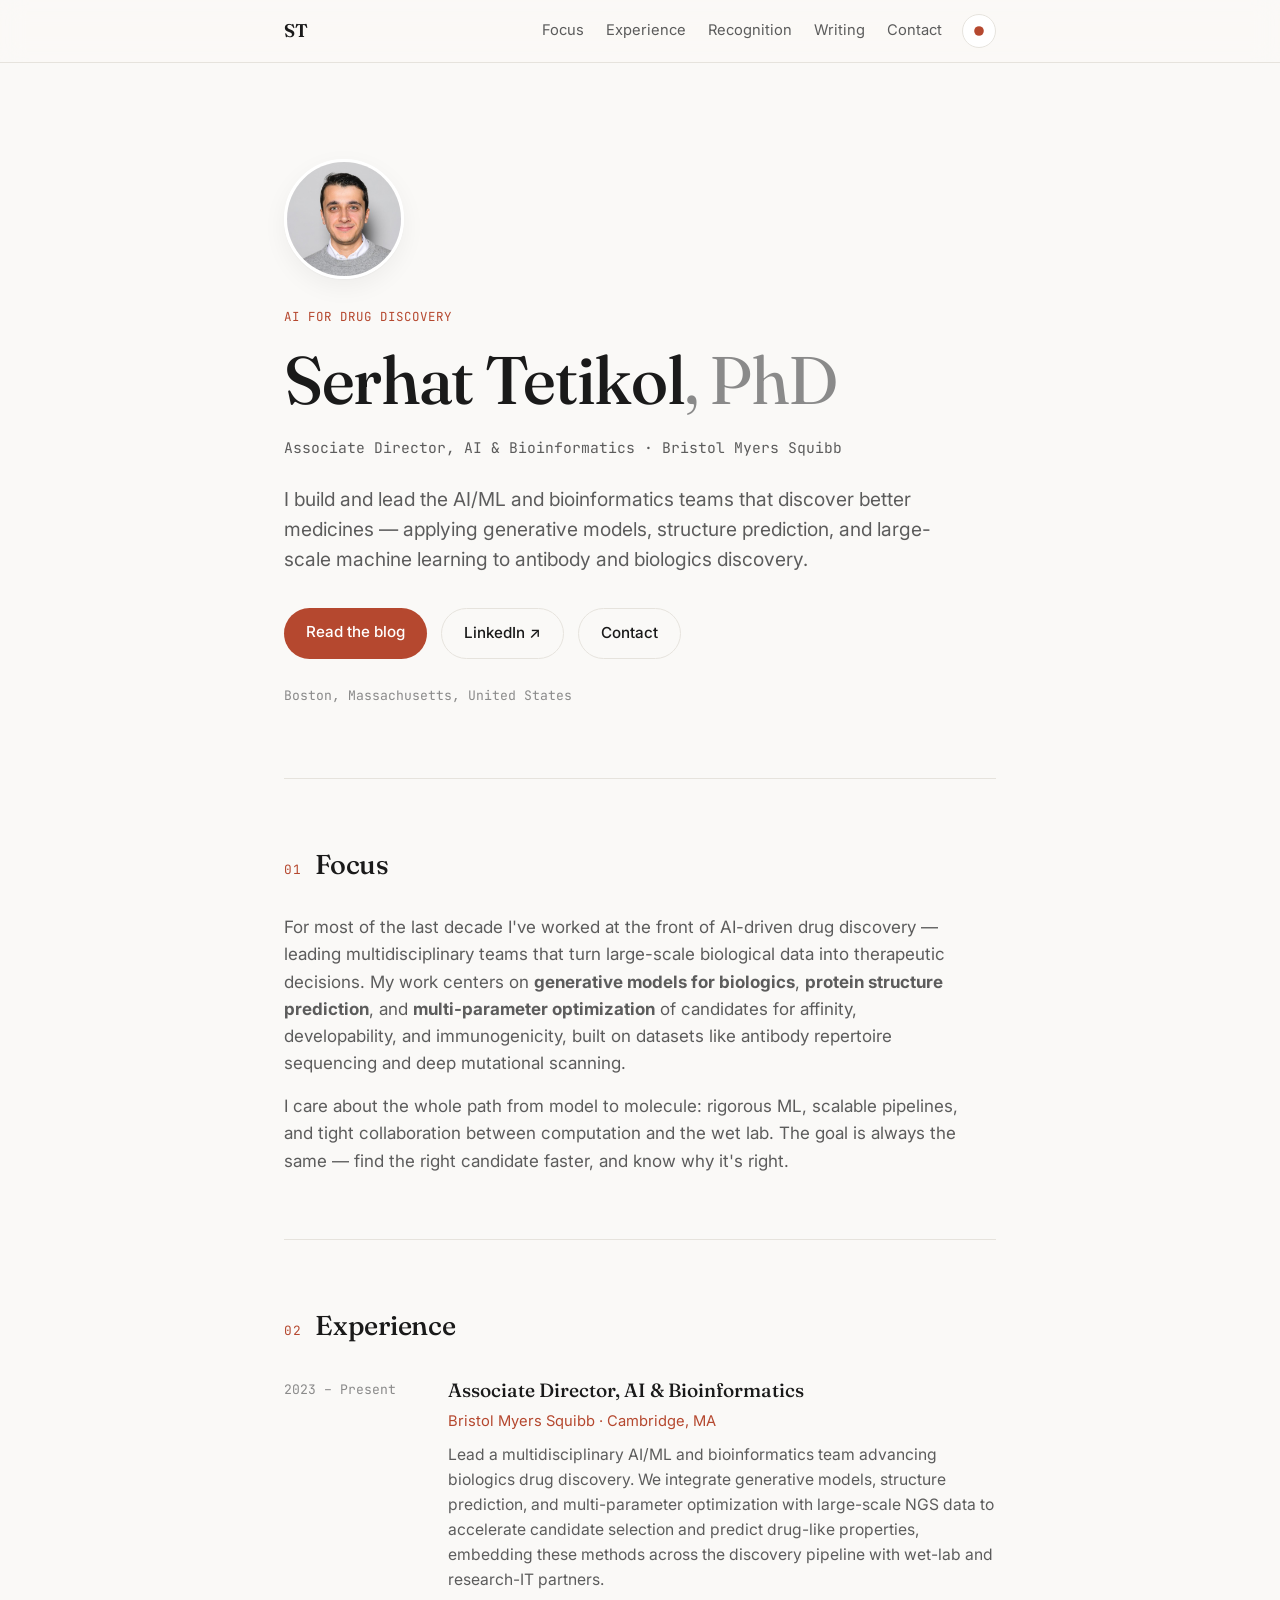
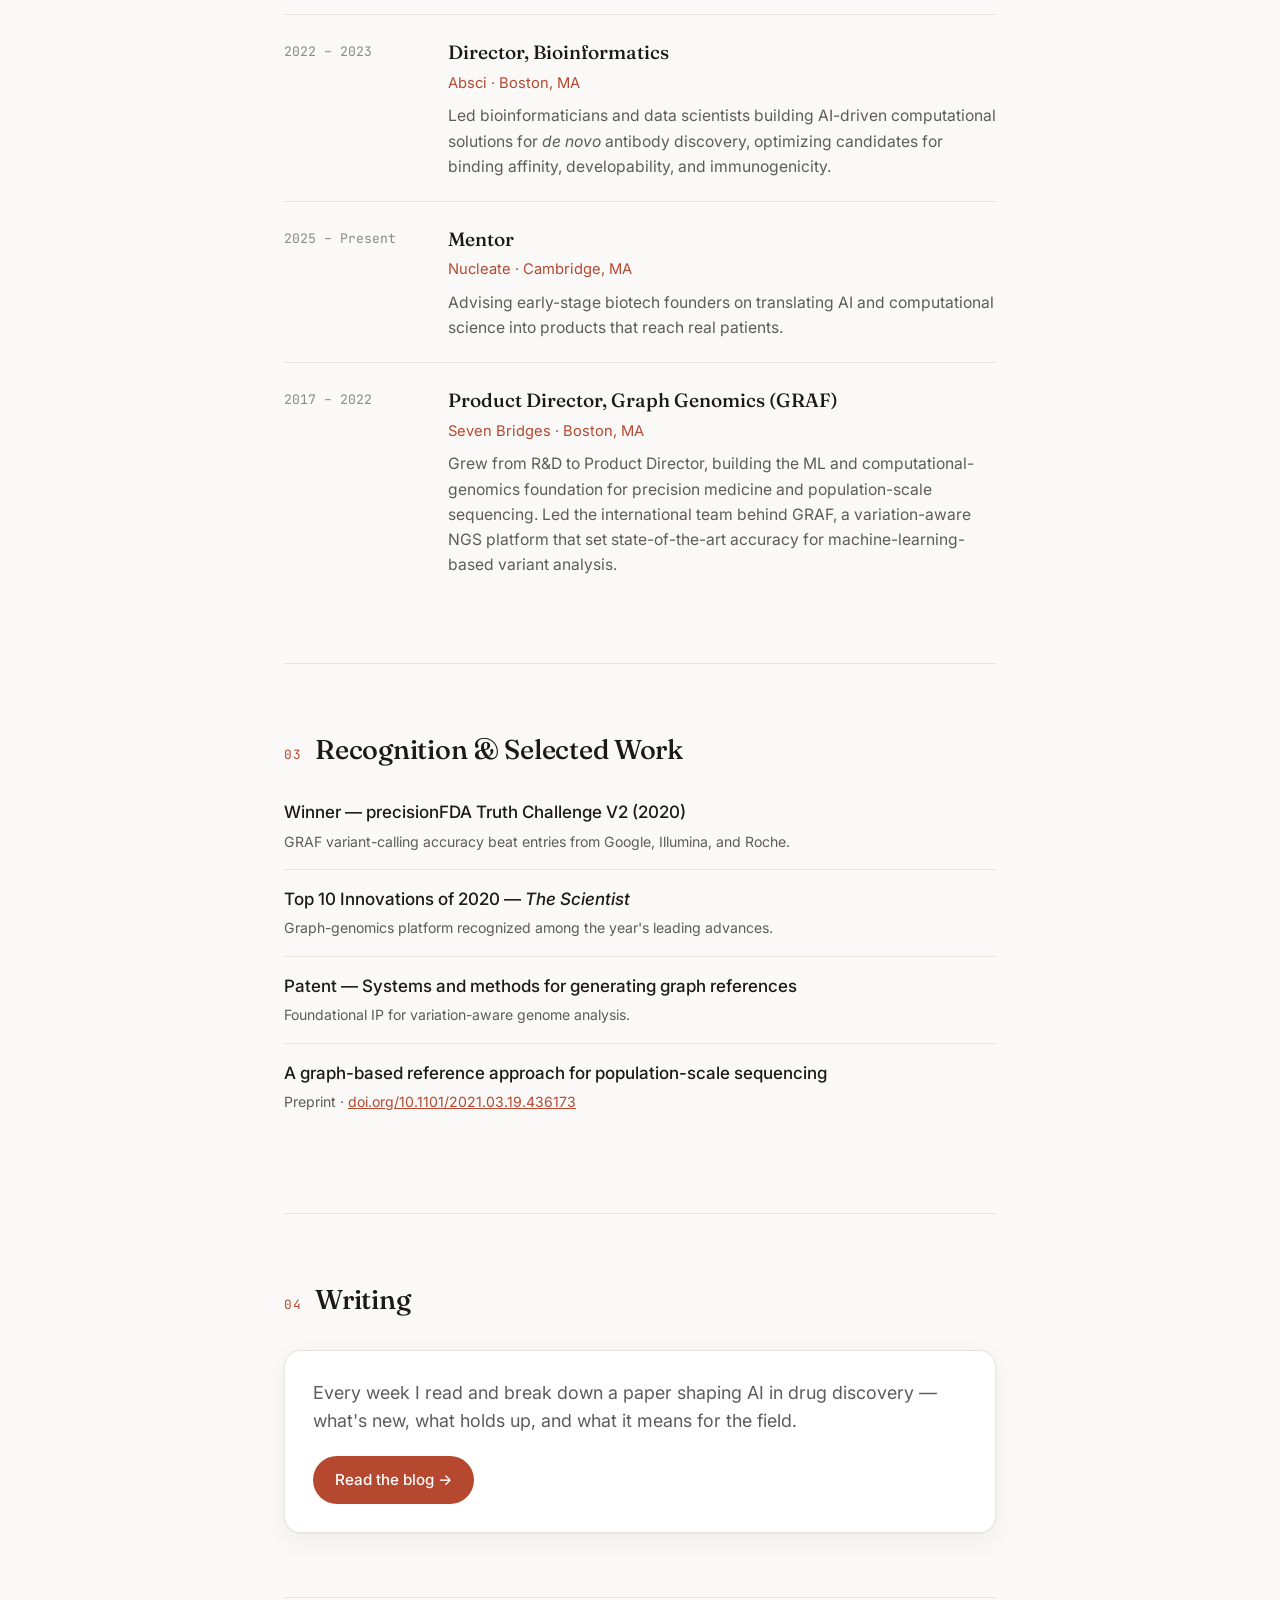
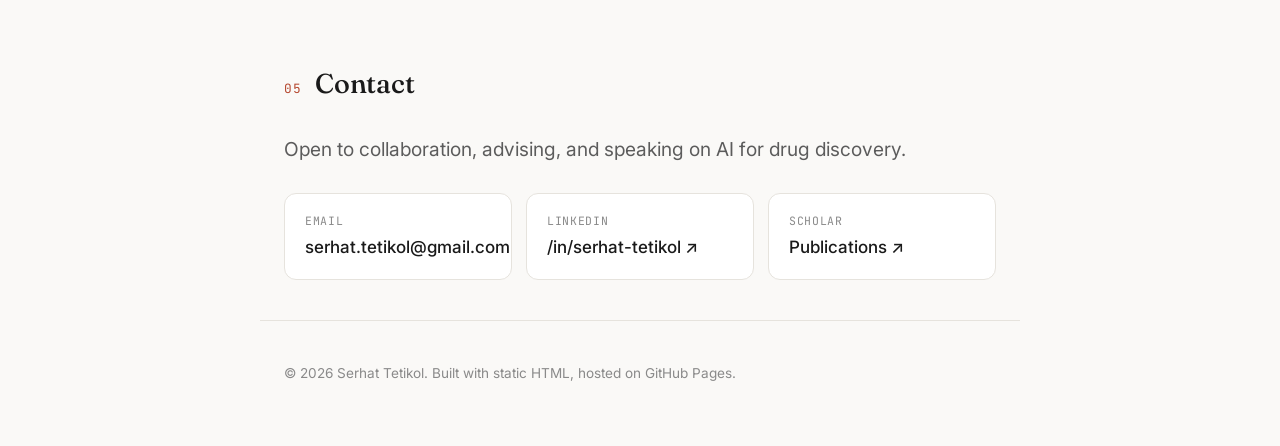
==== index.html @ e61494c2 "Add headshot, social preview, and SEO/discoverability foundation - Add professional headshot to the " ====
<!DOCTYPE html>
<html lang="en">
<head>
  <meta charset="UTF-8" />
  <meta name="viewport" content="width=device-width, initial-scale=1.0" />
  <title>Serhat Tetikol, PhD — AI for Drug Discovery</title>
  <meta name="description" content="Serhat Tetikol, PhD — Associate Director of AI &amp; Bioinformatics at Bristol Myers Squibb. Leading AI/ML teams for antibody and drug discovery." />

  <link rel="canonical" href="https://tetikol.com/" />

  <meta property="og:type" content="website" />
  <meta property="og:title" content="Serhat Tetikol, PhD — AI for Drug Discovery" />
  <meta property="og:description" content="Leading AI/ML teams for antibody and biologics discovery at Bristol Myers Squibb." />
  <meta property="og:url" content="https://tetikol.com/" />
  <meta property="og:image" content="https://tetikol.com/assets/og.png" />
  <meta property="og:image:width" content="1200" />
  <meta property="og:image:height" content="630" />
  <meta name="twitter:card" content="summary_large_image" />
  <meta name="twitter:image" content="https://tetikol.com/assets/og.png" />

  <link rel="icon" href="data:image/svg+xml,%3Csvg xmlns='http://www.w3.org/2000/svg' viewBox='0 0 100 100'%3E%3Ctext y='.9em' font-size='90'%3E%F0%9F%A7%AC%3C/text%3E%3C/svg%3E" />
  <link rel="alternate" type="application/rss+xml" title="Serhat Tetikol — The Weekly Read" href="https://tetikol.com/blog/feed.xml" />
  <link rel="preconnect" href="https://fonts.googleapis.com" />
  <link rel="preconnect" href="https://fonts.gstatic.com" crossorigin />
  <link href="https://fonts.googleapis.com/css2?family=Fraunces:opsz,wght@9..144,400;9..144,500;9..144,600&family=Inter:wght@400;500;600&family=JetBrains+Mono:wght@400;500&display=swap" rel="stylesheet" />
  <link rel="stylesheet" href="/styles.css" />

  <script type="application/ld+json">
  {
    "@context": "https://schema.org",
    "@type": "Person",
    "name": "Serhat Tetikol",
    "honorificSuffix": "PhD",
    "jobTitle": "Associate Director, AI & Bioinformatics",
    "worksFor": { "@type": "Organization", "name": "Bristol Myers Squibb" },
    "url": "https://tetikol.com/",
    "image": "https://tetikol.com/assets/headshot.jpg",
    "sameAs": ["https://www.linkedin.com/in/serhat-tetikol/"],
    "knowsAbout": [
      "AI drug discovery",
      "Biologics",
      "Antibody discovery",
      "Machine learning",
      "Bioinformatics",
      "Protein structure prediction"
    ]
  }
  </script>
</head>
<body>
  <a class="skip-link" href="#main">Skip to content</a>

  <header class="site-header">
    <nav class="nav" aria-label="Primary">
      <a class="nav__brand" href="#top">ST</a>
      <ul class="nav__links">
        <li><a href="#focus">Focus</a></li>
        <li><a href="#experience">Experience</a></li>
        <li><a href="#recognition">Recognition</a></li>
        <li><a href="/blog/">Writing</a></li>
        <li><a href="#contact">Contact</a></li>
      </ul>
      <button id="theme-toggle" class="theme-toggle" type="button" aria-label="Toggle color theme">
        <span class="theme-toggle__icon" aria-hidden="true"></span>
      </button>
    </nav>
  </header>

  <main id="main">
    <section id="top" class="hero">
      <div class="hero__inner">
        <img class="hero__avatar" src="/assets/headshot.jpg" width="120" height="120"
             alt="Serhat Tetikol" />
        <p class="hero__eyebrow">AI for Drug Discovery</p>
        <h1 class="hero__name">Serhat Tetikol<span class="hero__degree">, PhD</span></h1>
        <p class="hero__role">Associate Director, AI &amp; Bioinformatics &middot; Bristol Myers Squibb</p>
        <p class="hero__lede">
          I build and lead the AI/ML and bioinformatics teams that discover better medicines —
          applying generative models, structure prediction, and large-scale machine learning to
          antibody and biologics discovery.
        </p>
        <div class="hero__actions">
          <a class="btn btn--primary" href="/blog/">Read the blog</a>
          <a class="btn btn--ghost" href="https://www.linkedin.com/in/serhat-tetikol/" target="_blank" rel="noopener">LinkedIn &#8599;</a>
          <a class="btn btn--ghost" href="#contact">Contact</a>
        </div>
        <p class="hero__loc">Boston, Massachusetts, United States</p>
      </div>
    </section>

    <section id="focus" class="section">
      <div class="section__head">
        <span class="section__num">01</span>
        <h2 class="section__title">Focus</h2>
      </div>
      <div class="prose">
        <p>
          For most of the last decade I've worked at the front of AI-driven drug discovery —
          leading multidisciplinary teams that turn large-scale biological data into therapeutic
          decisions. My work centers on <strong>generative models for biologics</strong>,
          <strong>protein structure prediction</strong>, and <strong>multi-parameter optimization</strong>
          of candidates for affinity, developability, and immunogenicity, built on datasets like
          antibody repertoire sequencing and deep mutational scanning.
        </p>
        <p>
          I care about the whole path from model to molecule: rigorous ML, scalable pipelines, and
          tight collaboration between computation and the wet lab. The goal is always the same —
          find the right candidate faster, and know why it's right.
        </p>
      </div>
    </section>

    <section id="experience" class="section">
      <div class="section__head">
        <span class="section__num">02</span>
        <h2 class="section__title">Experience</h2>
      </div>
      <ol class="timeline">
        <li class="timeline__item">
          <div class="timeline__meta"><span class="timeline__date">2023 &ndash; Present</span></div>
          <div class="timeline__body">
            <h3 class="timeline__role">Associate Director, AI &amp; Bioinformatics</h3>
            <p class="timeline__org">Bristol Myers Squibb &middot; Cambridge, MA</p>
            <p class="timeline__desc">
              Lead a multidisciplinary AI/ML and bioinformatics team advancing biologics drug discovery.
              We integrate generative models, structure prediction, and multi-parameter optimization with
              large-scale NGS data to accelerate candidate selection and predict drug-like properties,
              embedding these methods across the discovery pipeline with wet-lab and research-IT partners.
            </p>
          </div>
        </li>
        <li class="timeline__item">
          <div class="timeline__meta"><span class="timeline__date">2022 &ndash; 2023</span></div>
          <div class="timeline__body">
            <h3 class="timeline__role">Director, Bioinformatics</h3>
            <p class="timeline__org">Absci &middot; Boston, MA</p>
            <p class="timeline__desc">
              Led bioinformaticians and data scientists building AI-driven computational solutions for
              <em>de novo</em> antibody discovery, optimizing candidates for binding affinity,
              developability, and immunogenicity.
            </p>
          </div>
        </li>
        <li class="timeline__item">
          <div class="timeline__meta"><span class="timeline__date">2025 &ndash; Present</span></div>
          <div class="timeline__body">
            <h3 class="timeline__role">Mentor</h3>
            <p class="timeline__org">Nucleate &middot; Cambridge, MA</p>
            <p class="timeline__desc">
              Advising early-stage biotech founders on translating AI and computational science into
              products that reach real patients.
            </p>
          </div>
        </li>
        <li class="timeline__item">
          <div class="timeline__meta"><span class="timeline__date">2017 &ndash; 2022</span></div>
          <div class="timeline__body">
            <h3 class="timeline__role">Product Director, Graph Genomics (GRAF)</h3>
            <p class="timeline__org">Seven Bridges &middot; Boston, MA</p>
            <p class="timeline__desc">
              Grew from R&amp;D to Product Director, building the ML and computational-genomics foundation for
              precision medicine and population-scale sequencing. Led the international team behind GRAF, a
              variation-aware NGS platform that set state-of-the-art accuracy for machine-learning-based
              variant analysis.
            </p>
          </div>
        </li>
      </ol>
    </section>

    <section id="recognition" class="section">
      <div class="section__head">
        <span class="section__num">03</span>
        <h2 class="section__title">Recognition &amp; Selected Work</h2>
      </div>
      <ul class="pubs">
        <li class="pub">
          <p class="pub__title">Winner — precisionFDA Truth Challenge V2 (2020)</p>
          <p class="pub__meta">GRAF variant-calling accuracy beat entries from Google, Illumina, and Roche.</p>
        </li>
        <li class="pub">
          <p class="pub__title">Top 10 Innovations of 2020 — <em>The Scientist</em></p>
          <p class="pub__meta">Graph-genomics platform recognized among the year's leading advances.</p>
        </li>
        <li class="pub">
          <p class="pub__title">Patent — Systems and methods for generating graph references</p>
          <p class="pub__meta">Foundational IP for variation-aware genome analysis.</p>
        </li>
        <li class="pub">
          <p class="pub__title">A graph-based reference approach for population-scale sequencing</p>
          <p class="pub__meta">Preprint &middot; <a href="https://doi.org/10.1101/2021.03.19.436173" target="_blank" rel="noopener">doi.org/10.1101/2021.03.19.436173</a></p>
        </li>
      </ul>
    </section>

    <section id="writing" class="section section--writing">
      <div class="section__head">
        <span class="section__num">04</span>
        <h2 class="section__title">Writing</h2>
      </div>
      <div class="writing-teaser">
        <p class="writing-teaser__lede">
          Every week I read and break down a paper shaping AI in drug discovery — what's new,
          what holds up, and what it means for the field.
        </p>
        <a class="btn btn--primary" href="/blog/">Read the blog &#8594;</a>
      </div>
    </section>

    <section id="contact" class="section section--contact">
      <div class="section__head">
        <span class="section__num">05</span>
        <h2 class="section__title">Contact</h2>
      </div>
      <p class="contact__lede">Open to collaboration, advising, and speaking on AI for drug discovery.</p>
      <div class="contact__links">
        <a class="contact__link" href="mailto:serhat.tetikol@gmail.com">
          <span class="contact__label">Email</span>
          <span class="contact__value">serhat.tetikol@gmail.com</span>
        </a>
        <a class="contact__link" href="https://www.linkedin.com/in/serhat-tetikol/" target="_blank" rel="noopener">
          <span class="contact__label">LinkedIn</span>
          <span class="contact__value">/in/serhat-tetikol &#8599;</span>
        </a>
        <a class="contact__link" href="https://scholar.google.com/" target="_blank" rel="noopener">
          <span class="contact__label">Scholar</span>
          <span class="contact__value">Publications &#8599;</span>
        </a>
      </div>
    </section>
  </main>

  <footer class="site-footer">
    <p>&copy; <span id="year"></span> Serhat Tetikol. Built with static HTML, hosted on GitHub Pages.</p>
  </footer>

  <script src="/script.js"></script>
</body>
</html>
---- styles.css ----
/* ---- Theme tokens ---- */
:root {
  --bg: #faf9f7;
  --bg-elev: #ffffff;
  --text: #1a1a1a;
  --text-muted: #5c5c5c;
  --text-faint: #8a8a8a;
  --border: #e6e3dd;
  --accent: #b5482f;
  --accent-soft: #f0e3df;
  --ring: rgba(181, 72, 47, 0.35);
  --shadow: 0 1px 2px rgba(0,0,0,0.04), 0 8px 24px rgba(0,0,0,0.05);
  --max: 760px;
}

:root[data-theme="dark"] {
  --bg: #121110;
  --bg-elev: #1b1a18;
  --text: #f2efe9;
  --text-muted: #b3aea5;
  --text-faint: #7d7871;
  --border: #2c2a27;
  --accent: #e8836a;
  --accent-soft: #2a1f1b;
  --ring: rgba(232, 131, 106, 0.35);
  --shadow: 0 1px 2px rgba(0,0,0,0.3), 0 8px 24px rgba(0,0,0,0.4);
}

@media (prefers-color-scheme: dark) {
  :root:not([data-theme="light"]) {
    --bg: #121110;
    --bg-elev: #1b1a18;
    --text: #f2efe9;
    --text-muted: #b3aea5;
    --text-faint: #7d7871;
    --border: #2c2a27;
    --accent: #e8836a;
    --accent-soft: #2a1f1b;
    --ring: rgba(232, 131, 106, 0.35);
    --shadow: 0 1px 2px rgba(0,0,0,0.3), 0 8px 24px rgba(0,0,0,0.4);
  }
}

* { box-sizing: border-box; }

html { scroll-behavior: smooth; }
@media (prefers-reduced-motion: reduce) {
  html { scroll-behavior: auto; }
  * { animation: none !important; transition: none !important; }
}

body {
  margin: 0;
  background: var(--bg);
  color: var(--text);
  font-family: "Inter", system-ui, -apple-system, sans-serif;
  font-size: 17px;
  line-height: 1.6;
  -webkit-font-smoothing: antialiased;
  transition: background 0.3s ease, color 0.3s ease;
}

a { color: inherit; }

.skip-link {
  position: absolute;
  left: -999px;
  top: 0;
  background: var(--accent);
  color: #fff;
  padding: 10px 16px;
  border-radius: 0 0 8px 0;
  z-index: 100;
}
.skip-link:focus { left: 0; }

/* ---- Header / nav ---- */
.site-header {
  position: sticky;
  top: 0;
  z-index: 50;
  backdrop-filter: saturate(180%) blur(12px);
  background: color-mix(in srgb, var(--bg) 82%, transparent);
  border-bottom: 1px solid var(--border);
}
.nav {
  max-width: var(--max);
  margin: 0 auto;
  padding: 14px 24px;
  display: flex;
  align-items: center;
  gap: 20px;
}
.nav__brand {
  font-family: "Fraunces", serif;
  font-weight: 600;
  font-size: 1.15rem;
  text-decoration: none;
  letter-spacing: 0.02em;
}
.nav__links {
  display: flex;
  gap: 22px;
  list-style: none;
  margin: 0;
  padding: 0;
  margin-left: auto;
  font-size: 0.92rem;
}
.nav__links a {
  text-decoration: none;
  color: var(--text-muted);
  transition: color 0.2s ease;
}
.nav__links a:hover { color: var(--accent); }

.theme-toggle {
  width: 34px;
  height: 34px;
  border-radius: 50%;
  border: 1px solid var(--border);
  background: var(--bg-elev);
  cursor: pointer;
  display: grid;
  place-items: center;
  padding: 0;
  transition: border-color 0.2s ease;
}
.theme-toggle:hover { border-color: var(--accent); }
.theme-toggle__icon {
  width: 16px;
  height: 16px;
  border-radius: 50%;
  background: var(--accent);
  box-shadow: inset -4px -4px 0 0 var(--bg-elev);
  transition: all 0.3s ease;
}
:root[data-theme="dark"] .theme-toggle__icon,
:root:not([data-theme="light"]) .theme-toggle__icon {
  box-shadow: none;
  transform: scale(0.6);
}
@media (prefers-color-scheme: dark) {
  :root:not([data-theme="light"]) .theme-toggle__icon { box-shadow: none; transform: scale(0.6); }
}
:root[data-theme="light"] .theme-toggle__icon {
  box-shadow: inset -4px -4px 0 0 var(--bg-elev);
  transform: none;
}

@media (max-width: 560px) {
  .nav__links { display: none; }
}

/* ---- Layout ---- */
main { max-width: var(--max); margin: 0 auto; padding: 0 24px; }

.section {
  padding: 64px 0;
  border-top: 1px solid var(--border);
}
.section__head {
  display: flex;
  align-items: baseline;
  gap: 14px;
  margin-bottom: 28px;
}
.section__num {
  font-family: "JetBrains Mono", monospace;
  font-size: 0.8rem;
  color: var(--accent);
  letter-spacing: 0.05em;
}
.section__title {
  font-family: "Fraunces", serif;
  font-weight: 500;
  font-size: 1.7rem;
  margin: 0;
  letter-spacing: -0.01em;
}

/* ---- Hero ---- */
.hero {
  padding: 96px 0 72px;
  border: none;
}
.hero__inner { animation: rise 0.7s ease both; }
.hero__avatar {
  width: 120px;
  height: 120px;
  border-radius: 50%;
  object-fit: cover;
  border: 3px solid var(--bg-elev);
  box-shadow: var(--shadow);
  margin-bottom: 28px;
  display: block;
}
.hero__eyebrow {
  font-family: "JetBrains Mono", monospace;
  font-size: 0.78rem;
  letter-spacing: 0.08em;
  text-transform: uppercase;
  color: var(--accent);
  margin: 0 0 18px;
}
.hero__name {
  font-family: "Fraunces", serif;
  font-weight: 500;
  font-size: clamp(2.6rem, 8vw, 4.2rem);
  line-height: 1.05;
  letter-spacing: -0.02em;
  margin: 0 0 20px;
}
.hero__degree { color: var(--text-faint); font-weight: 400; }
.hero__taglines {
  display: flex;
  flex-wrap: wrap;
  gap: 8px 12px;
  align-items: center;
  font-family: "JetBrains Mono", monospace;
  font-size: 0.95rem;
  color: var(--text-muted);
  margin: 0 0 26px;
}
.hero__taglines .dot { color: var(--accent); }
.hero__lede {
  font-size: 1.2rem;
  line-height: 1.55;
  color: var(--text-muted);
  max-width: 56ch;
  margin: 0 0 34px;
}
.hero__actions { display: flex; gap: 14px; flex-wrap: wrap; }
.hero__role {
  font-family: "JetBrains Mono", monospace;
  font-size: 0.92rem;
  color: var(--text-muted);
  margin: 0 0 26px;
}
.hero__loc {
  margin: 26px 0 0;
  font-family: "JetBrains Mono", monospace;
  font-size: 0.82rem;
  color: var(--text-faint);
}
.nav__links a[aria-current="page"] { color: var(--accent); }

.btn {
  display: inline-block;
  padding: 12px 22px;
  border-radius: 999px;
  text-decoration: none;
  font-weight: 500;
  font-size: 0.95rem;
  transition: transform 0.15s ease, background 0.2s ease, border-color 0.2s ease;
}
.btn:active { transform: translateY(1px); }
.btn--primary { background: var(--accent); color: #fff; }
.btn--primary:hover { background: color-mix(in srgb, var(--accent) 88%, #000); }
.btn--ghost { border: 1px solid var(--border); color: var(--text); }
.btn--ghost:hover { border-color: var(--accent); color: var(--accent); }

/* ---- Prose ---- */
.prose p { margin: 0 0 16px; color: var(--text-muted); max-width: 62ch; }
.prose p:last-child { margin-bottom: 0; }

/* ---- Timeline ---- */
.timeline { list-style: none; margin: 0; padding: 0; }
.timeline__item {
  display: grid;
  grid-template-columns: 140px 1fr;
  gap: 24px;
  padding: 22px 0;
  border-top: 1px solid var(--border);
}
.timeline__item:first-child { border-top: none; padding-top: 0; }
.timeline__date {
  font-family: "JetBrains Mono", monospace;
  font-size: 0.82rem;
  color: var(--text-faint);
}
.timeline__role {
  font-family: "Fraunces", serif;
  font-weight: 500;
  font-size: 1.2rem;
  margin: 0 0 4px;
}
.timeline__org { color: var(--accent); font-size: 0.92rem; margin: 0 0 8px; }
.timeline__desc { color: var(--text-muted); margin: 0; font-size: 0.98rem; }

@media (max-width: 560px) {
  .timeline__item { grid-template-columns: 1fr; gap: 6px; }
}

/* ---- Cards ---- */
.cards {
  display: grid;
  grid-template-columns: repeat(auto-fit, minmax(210px, 1fr));
  gap: 16px;
  margin-bottom: 32px;
}
.card {
  background: var(--bg-elev);
  border: 1px solid var(--border);
  border-radius: 14px;
  padding: 22px;
  box-shadow: var(--shadow);
  transition: transform 0.2s ease, border-color 0.2s ease;
}
.card:hover { transform: translateY(-3px); border-color: var(--accent); }
.card__title {
  font-family: "Fraunces", serif;
  font-weight: 500;
  font-size: 1.15rem;
  margin: 0 0 8px;
}
.card__desc { color: var(--text-muted); font-size: 0.92rem; margin: 0 0 14px; }

.tags { list-style: none; display: flex; flex-wrap: wrap; gap: 7px; margin: 0; padding: 0; }
.tags li {
  font-family: "JetBrains Mono", monospace;
  font-size: 0.72rem;
  padding: 4px 10px;
  border-radius: 999px;
  background: var(--accent-soft);
  color: var(--accent);
}
.tags--wide li { font-size: 0.82rem; padding: 6px 14px; }

.skills__label {
  font-family: "JetBrains Mono", monospace;
  font-size: 0.78rem;
  text-transform: uppercase;
  letter-spacing: 0.06em;
  color: var(--text-faint);
  margin: 0 0 14px;
}

/* ---- Publications ---- */
.pubs { list-style: none; margin: 0 0 20px; padding: 0; }
.pub { padding: 16px 0; border-top: 1px solid var(--border); }
.pub:first-child { border-top: none; padding-top: 0; }
.pub__title { margin: 0 0 4px; font-weight: 500; }
.pub__meta { margin: 0; font-size: 0.88rem; color: var(--text-muted); }
.pub__meta a { color: var(--accent); }
.pubs__note { font-size: 0.92rem; color: var(--text-muted); }
.pubs__note a { color: var(--accent); }

/* ---- Writing teaser ---- */
.writing-teaser {
  background: var(--bg-elev);
  border: 1px solid var(--border);
  border-radius: 16px;
  padding: 28px;
  box-shadow: var(--shadow);
}
.writing-teaser__lede {
  font-size: 1.12rem;
  color: var(--text-muted);
  margin: 0 0 20px;
  max-width: 58ch;
}

/* ---- Contact ---- */
.section--contact { padding-bottom: 40px; }

/* ---- Blog listing ---- */
.blog { max-width: var(--max); margin: 0 auto; padding: 0 24px; }
.blog__head { padding: 80px 0 40px; }
.blog__title {
  font-family: "Fraunces", serif;
  font-weight: 500;
  font-size: clamp(2rem, 5vw, 2.9rem);
  line-height: 1.1;
  letter-spacing: -0.015em;
  margin: 14px 0 20px;
}
.blog__intro {
  font-size: 1.15rem;
  line-height: 1.55;
  color: var(--text-muted);
  max-width: 60ch;
  margin: 0;
}

.rss-link {
  display: inline-flex;
  align-items: center;
  gap: 9px;
  margin-top: 22px;
  font-family: "JetBrains Mono", monospace;
  font-size: 0.85rem;
  color: var(--text-muted);
  text-decoration: none;
  transition: color 0.2s ease;
}
.rss-link:hover { color: var(--accent); }
.rss-link__dot {
  width: 9px; height: 9px; border-radius: 50%;
  background: var(--accent);
  box-shadow: 0 0 0 4px var(--accent-soft);
}

.post-list { list-style: none; margin: 0; padding: 40px 0 24px; border-top: 1px solid var(--border); }
.post-card { margin: 0 0 12px; }
.post-card__link {
  display: block;
  text-decoration: none;
  color: inherit;
  background: var(--bg-elev);
  border: 1px solid var(--border);
  border-radius: 16px;
  padding: 26px 28px;
  box-shadow: var(--shadow);
  transition: transform 0.2s ease, border-color 0.2s ease;
}
.post-card__link:hover { transform: translateY(-3px); border-color: var(--accent); }
.post-card__meta {
  display: flex;
  gap: 12px;
  align-items: center;
  font-family: "JetBrains Mono", monospace;
  font-size: 0.78rem;
  color: var(--text-faint);
  margin-bottom: 12px;
}
.post-card__tag {
  padding: 3px 10px;
  border-radius: 999px;
  background: var(--accent-soft);
  color: var(--accent);
}
.post-card__title {
  font-family: "Fraunces", serif;
  font-weight: 500;
  font-size: 1.5rem;
  line-height: 1.2;
  margin: 0 0 10px;
}
.post-card__excerpt { color: var(--text-muted); margin: 0 0 16px; }
.post-card__more { color: var(--accent); font-weight: 500; font-size: 0.95rem; }

/* ---- Post page ---- */
.post { max-width: 680px; margin: 0 auto; padding: 40px 24px 0; }
.post__back {
  display: inline-block;
  font-family: "JetBrains Mono", monospace;
  font-size: 0.85rem;
  color: var(--text-muted);
  text-decoration: none;
  margin-bottom: 32px;
}
.post__back:hover { color: var(--accent); }
.post__head { margin-bottom: 36px; }
.post__meta {
  display: flex;
  gap: 12px;
  align-items: center;
  font-family: "JetBrains Mono", monospace;
  font-size: 0.8rem;
  color: var(--text-faint);
  margin-bottom: 16px;
}
.post__title {
  font-family: "Fraunces", serif;
  font-weight: 500;
  font-size: clamp(2rem, 5vw, 2.8rem);
  line-height: 1.12;
  letter-spacing: -0.015em;
  margin: 0;
}
.post__body { font-size: 1.08rem; }
.post__body p { color: var(--text); margin: 0 0 22px; }
.post__body h2 {
  font-family: "Fraunces", serif;
  font-weight: 500;
  font-size: 1.4rem;
  margin: 40px 0 14px;
}
.post__body ul { color: var(--text); padding-left: 22px; margin: 0 0 22px; }
.post__body li { margin-bottom: 8px; }
.post__body a { color: var(--accent); text-decoration: underline; text-underline-offset: 2px; }
.post__nav { margin: 48px 0; padding-top: 28px; border-top: 1px solid var(--border); }
.contact__lede { font-size: 1.2rem; color: var(--text-muted); margin: 0 0 28px; }
.contact__links { display: grid; grid-template-columns: repeat(auto-fit, minmax(200px, 1fr)); gap: 14px; }
.contact__link {
  display: flex;
  flex-direction: column;
  gap: 4px;
  padding: 18px 20px;
  border: 1px solid var(--border);
  border-radius: 12px;
  text-decoration: none;
  background: var(--bg-elev);
  transition: border-color 0.2s ease, transform 0.2s ease;
}
.contact__link:hover { border-color: var(--accent); transform: translateY(-2px); }
.contact__label {
  font-family: "JetBrains Mono", monospace;
  font-size: 0.72rem;
  text-transform: uppercase;
  letter-spacing: 0.06em;
  color: var(--text-faint);
}
.contact__value { font-weight: 500; }

/* ---- Footer ---- */
.site-footer {
  max-width: var(--max);
  margin: 0 auto;
  padding: 28px 24px 48px;
  border-top: 1px solid var(--border);
  color: var(--text-faint);
  font-size: 0.85rem;
}

@keyframes rise {
  from { opacity: 0; transform: translateY(16px); }
  to { opacity: 1; transform: translateY(0); }
}
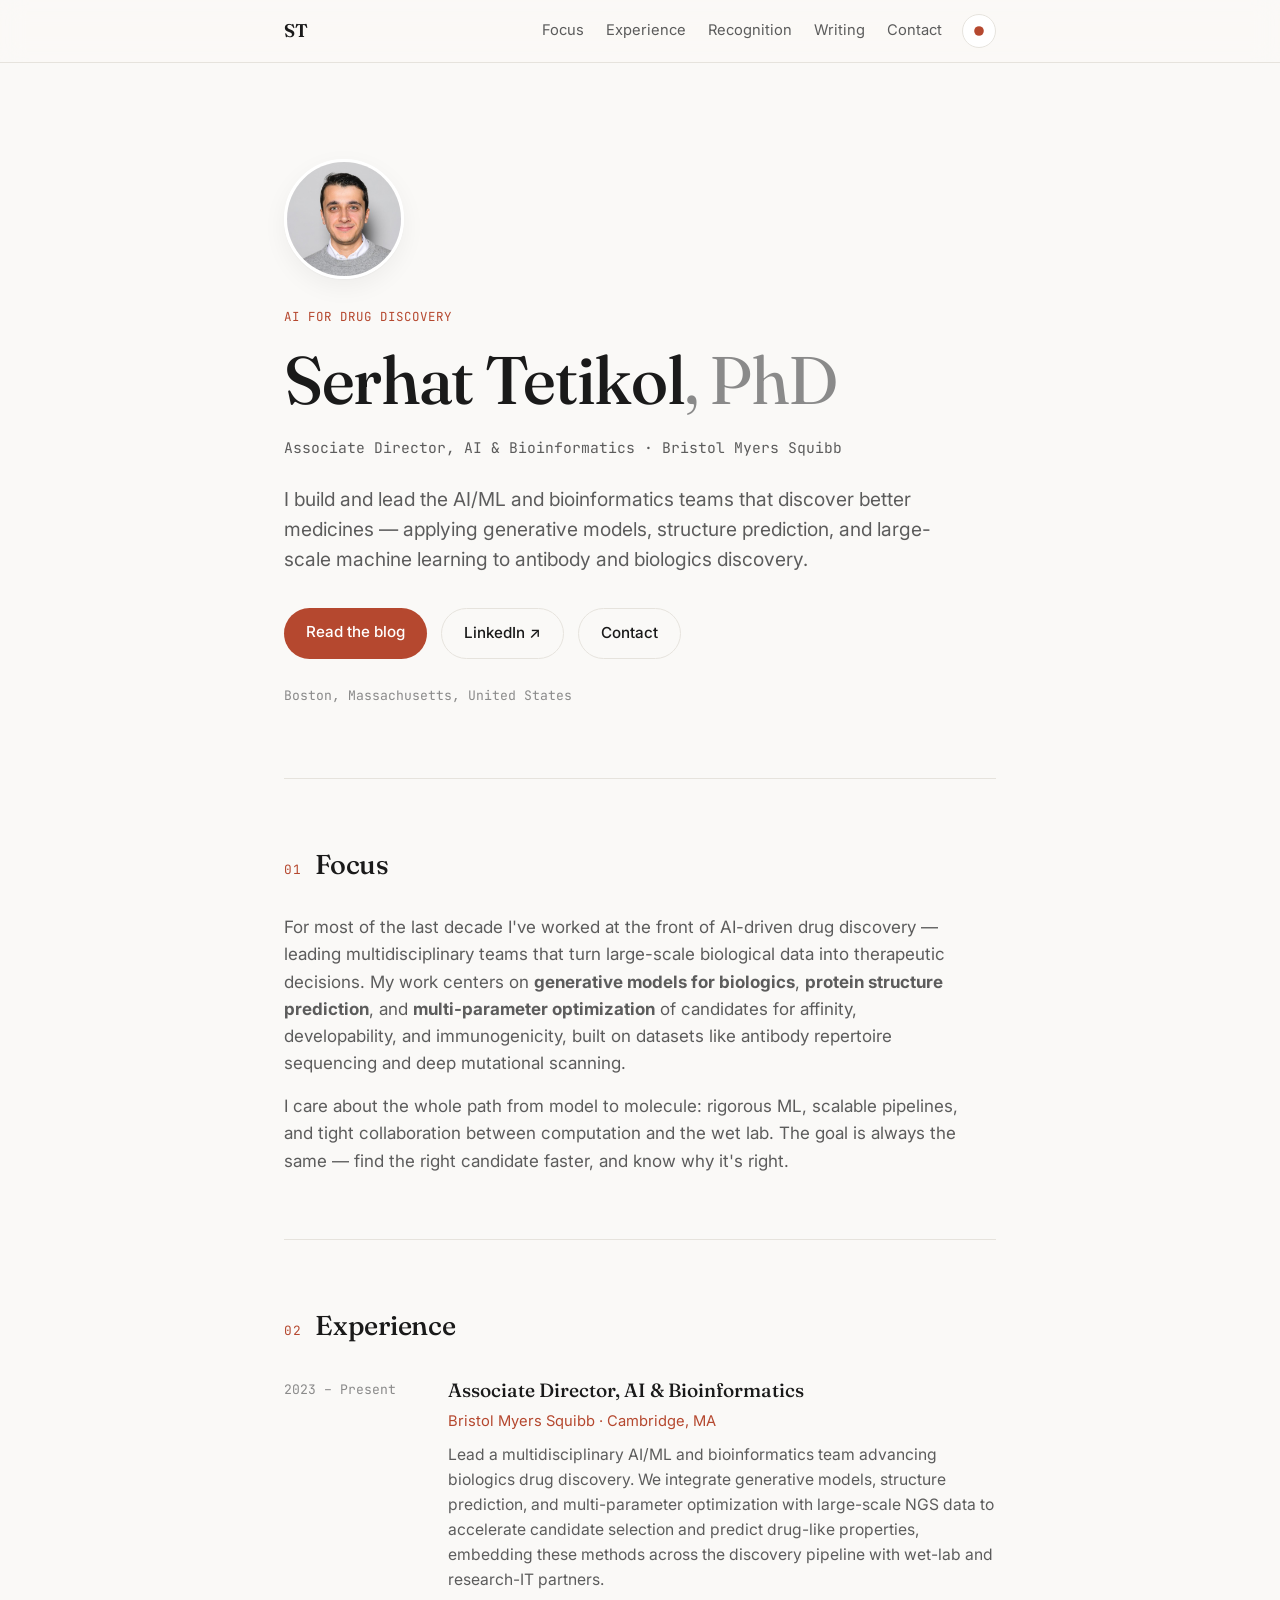
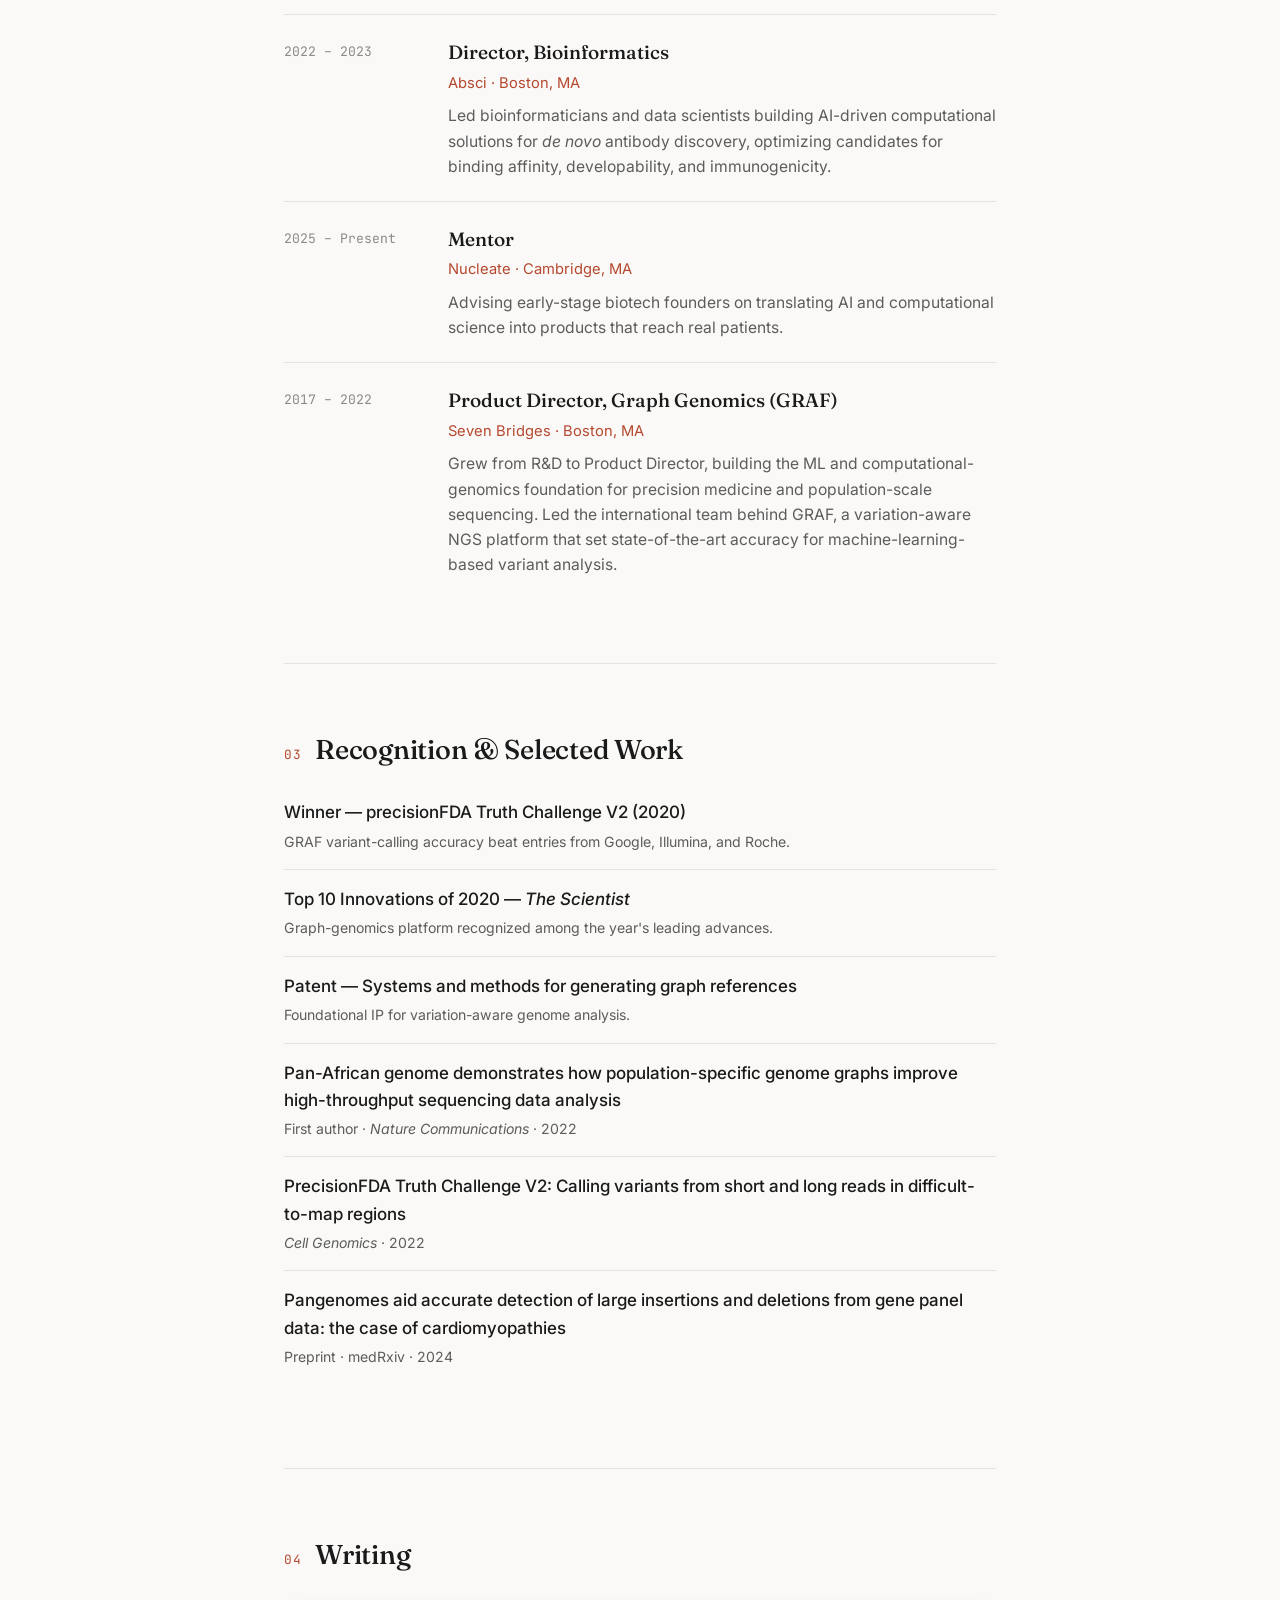
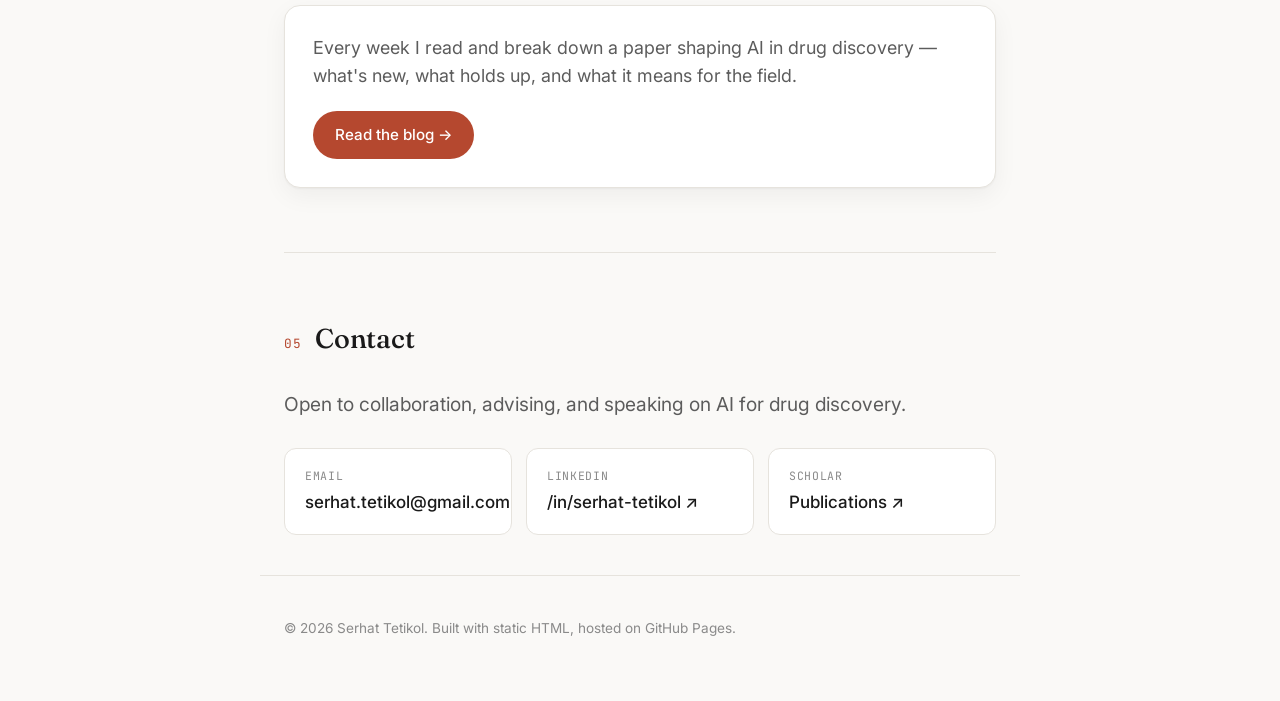
==== commit a6bb6d2f: "Update selected work: add three peer-reviewed/preprint papers - Remove the 2021 population-scale seq" ====
--- a/index.html
+++ b/index.html
@@ -187,8 +187,22 @@
           <p class="pub__meta">Foundational IP for variation-aware genome analysis.</p>
         </li>
         <li class="pub">
-          <p class="pub__title">A graph-based reference approach for population-scale sequencing</p>
-          <p class="pub__meta">Preprint &middot; <a href="https://doi.org/10.1101/2021.03.19.436173" target="_blank" rel="noopener">doi.org/10.1101/2021.03.19.436173</a></p>
+          <p class="pub__title">
+            <a href="https://www.nature.com/articles/s41467-022-31724-3" target="_blank" rel="noopener">Pan-African genome demonstrates how population-specific genome graphs improve high-throughput sequencing data analysis</a>
+          </p>
+          <p class="pub__meta">First author &middot; <em>Nature Communications</em> &middot; 2022</p>
+        </li>
+        <li class="pub">
+          <p class="pub__title">
+            <a href="https://www.cell.com/cell-genomics/fulltext/S2666-979X(22)00058-1" target="_blank" rel="noopener">PrecisionFDA Truth Challenge V2: Calling variants from short and long reads in difficult-to-map regions</a>
+          </p>
+          <p class="pub__meta"><em>Cell Genomics</em> &middot; 2022</p>
+        </li>
+        <li class="pub">
+          <p class="pub__title">
+            <a href="https://www.medrxiv.org/content/10.1101/2024.11.27.24318059v1" target="_blank" rel="noopener">Pangenomes aid accurate detection of large insertions and deletions from gene panel data: the case of cardiomyopathies</a>
+          </p>
+          <p class="pub__meta">Preprint &middot; medRxiv &middot; 2024</p>
         </li>
       </ul>
     </section>
--- a/styles.css
+++ b/styles.css
@@ -341,6 +341,8 @@
 .pub { padding: 16px 0; border-top: 1px solid var(--border); }
 .pub:first-child { border-top: none; padding-top: 0; }
 .pub__title { margin: 0 0 4px; font-weight: 500; }
+.pub__title a { color: inherit; text-decoration: none; transition: color 0.2s ease; }
+.pub__title a:hover { color: var(--accent); }
 .pub__meta { margin: 0; font-size: 0.88rem; color: var(--text-muted); }
 .pub__meta a { color: var(--accent); }
 .pubs__note { font-size: 0.92rem; color: var(--text-muted); }
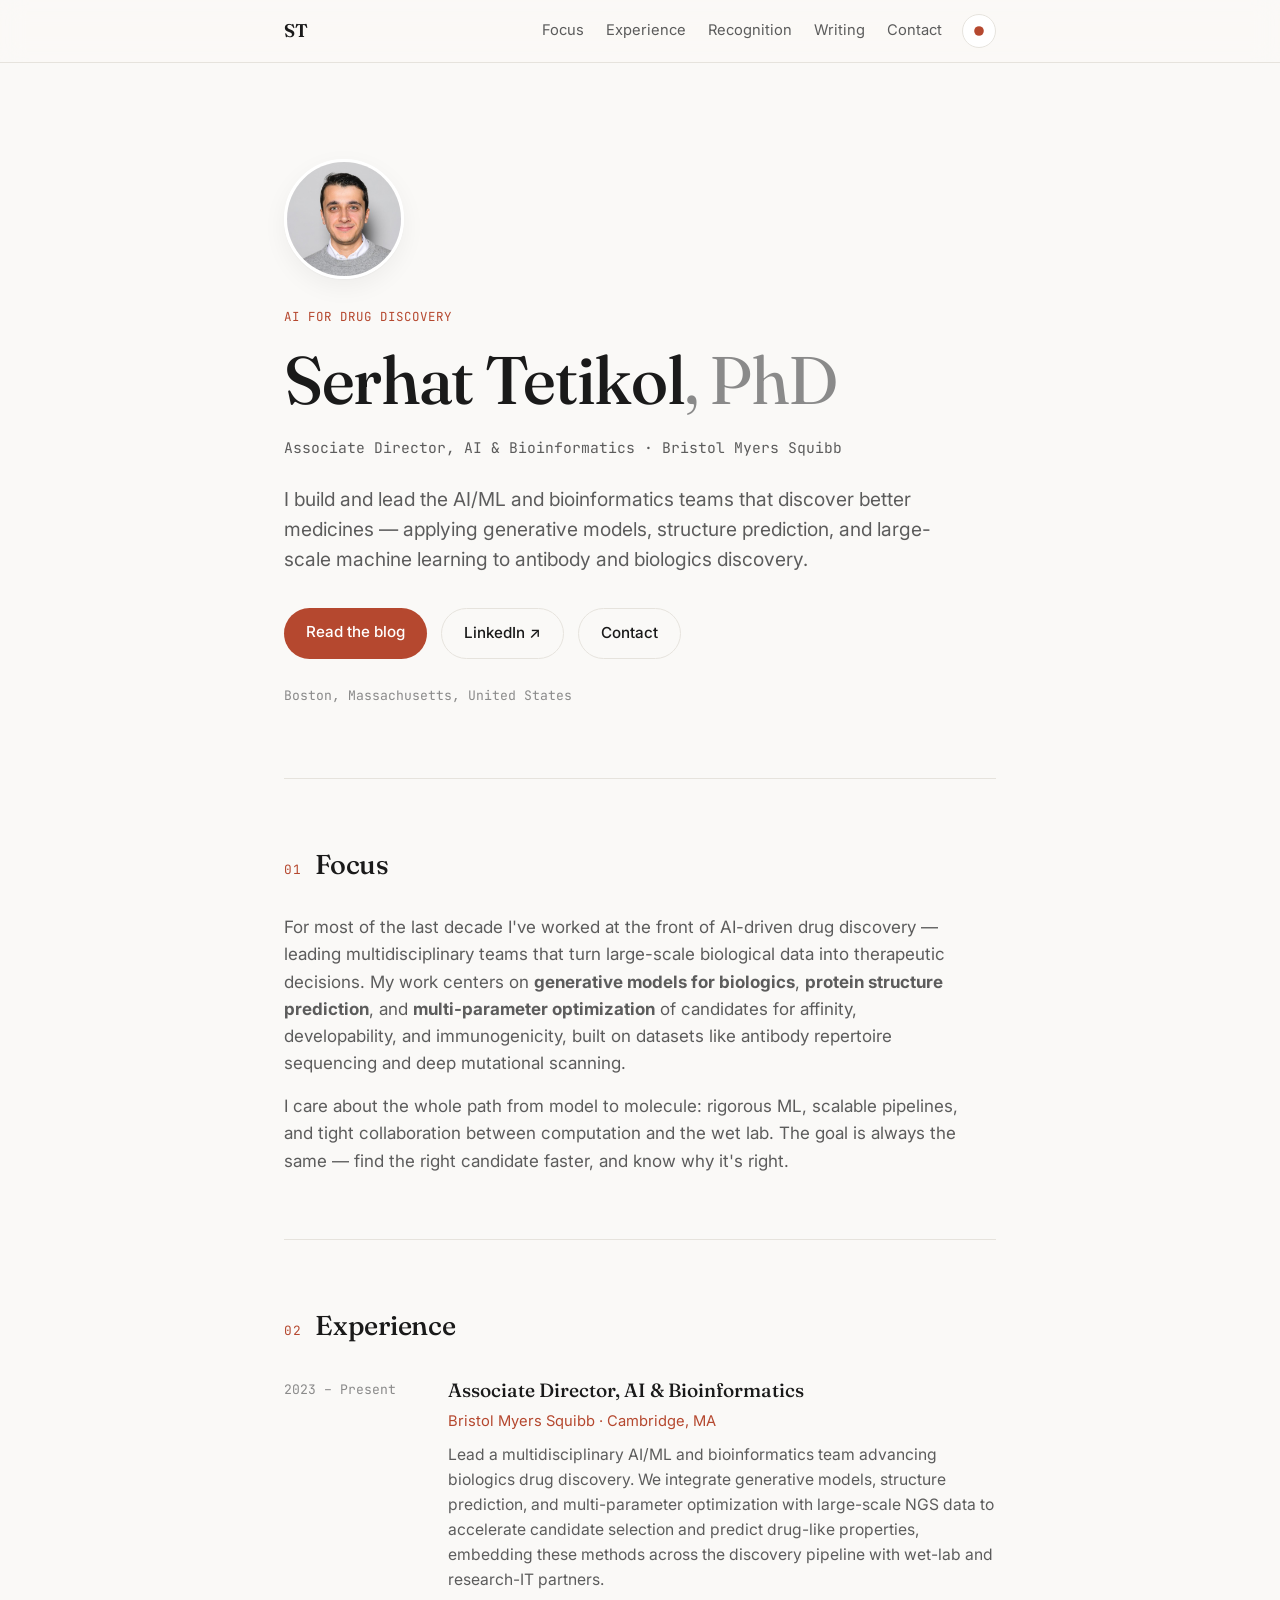
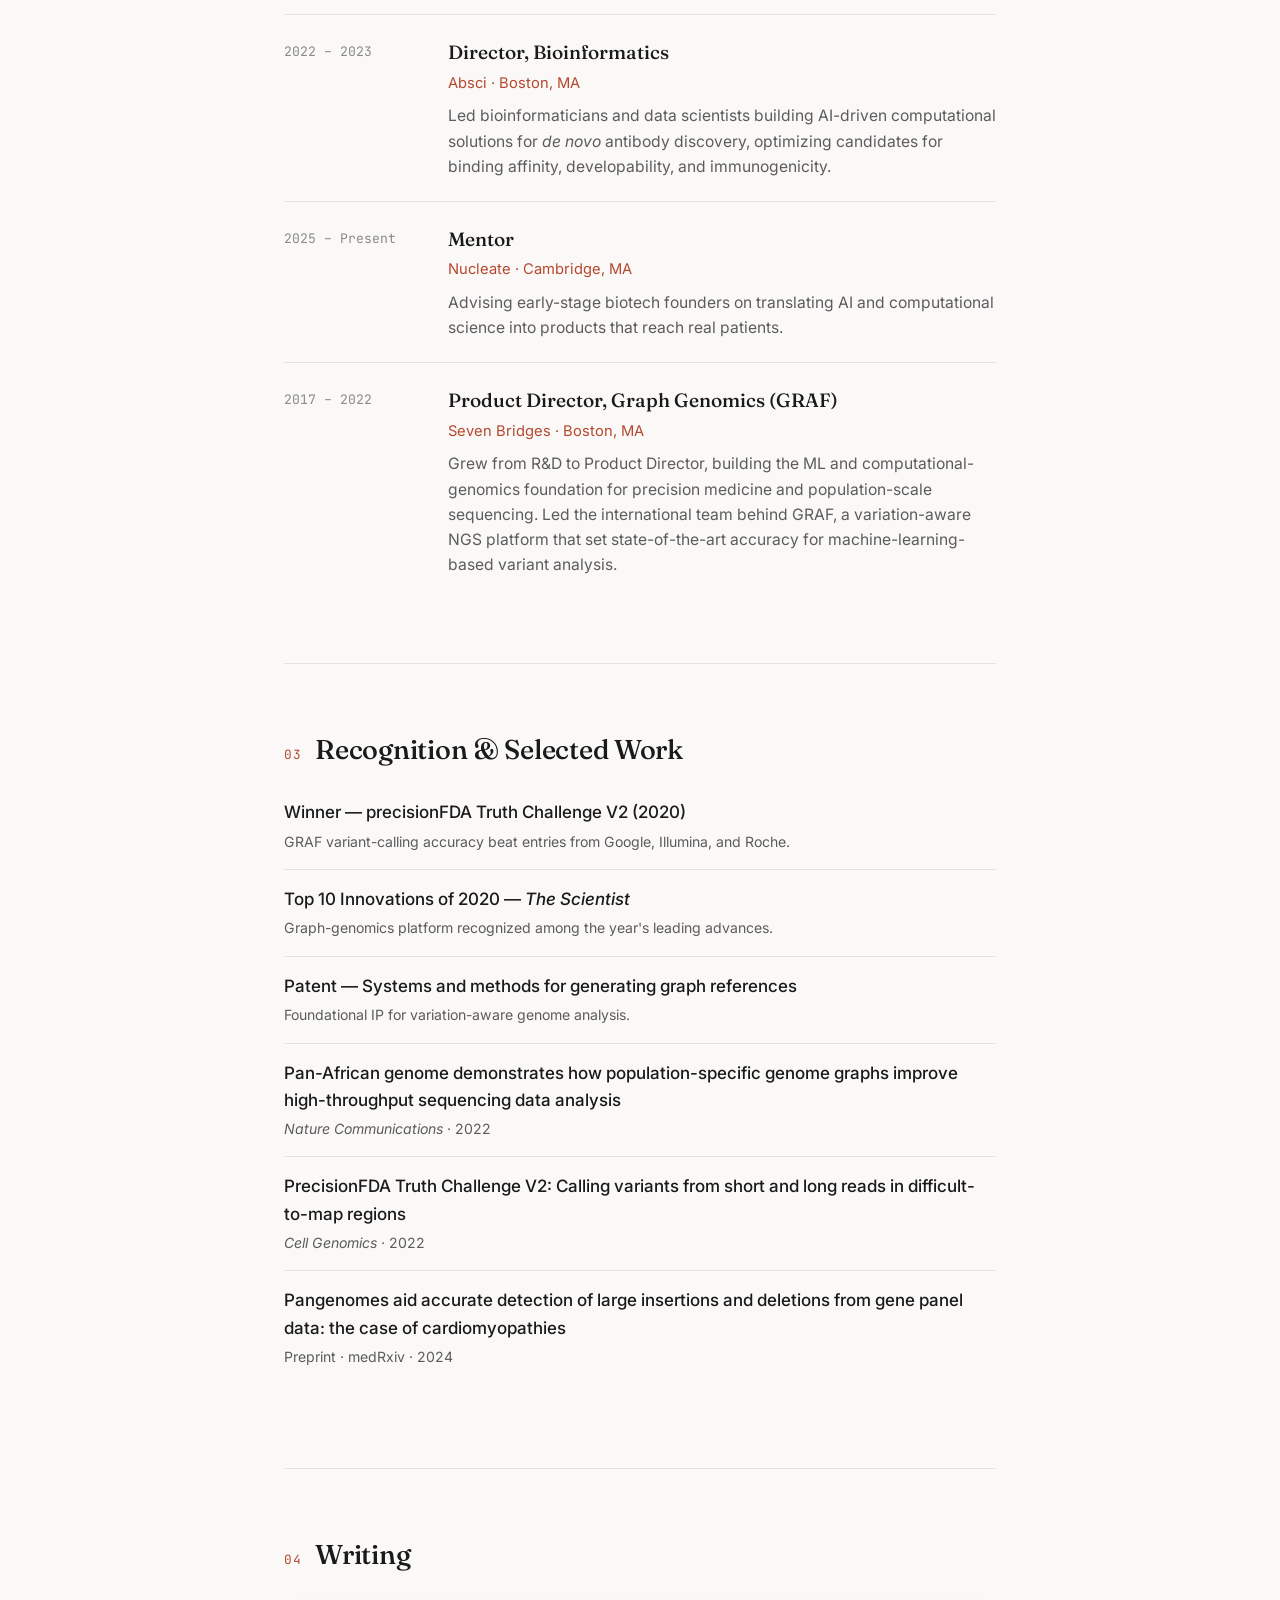
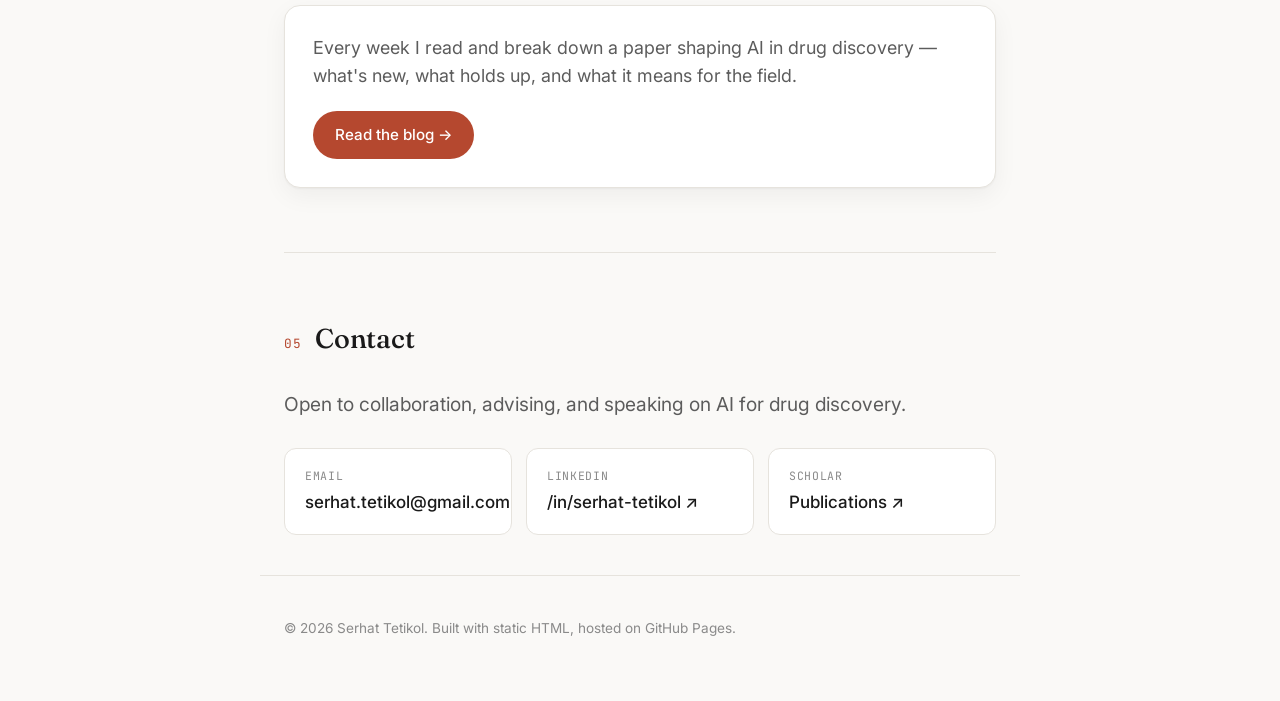
==== commit ce946c1f: "Drop "First author" tag from Nature Communications entry Co-Authored-By: Claude Fable 5 <noreply@ant" ====
--- a/index.html
+++ b/index.html
@@ -190,7 +190,7 @@
           <p class="pub__title">
             <a href="https://www.nature.com/articles/s41467-022-31724-3" target="_blank" rel="noopener">Pan-African genome demonstrates how population-specific genome graphs improve high-throughput sequencing data analysis</a>
           </p>
-          <p class="pub__meta">First author &middot; <em>Nature Communications</em> &middot; 2022</p>
+          <p class="pub__meta"><em>Nature Communications</em> &middot; 2022</p>
         </li>
         <li class="pub">
           <p class="pub__title">
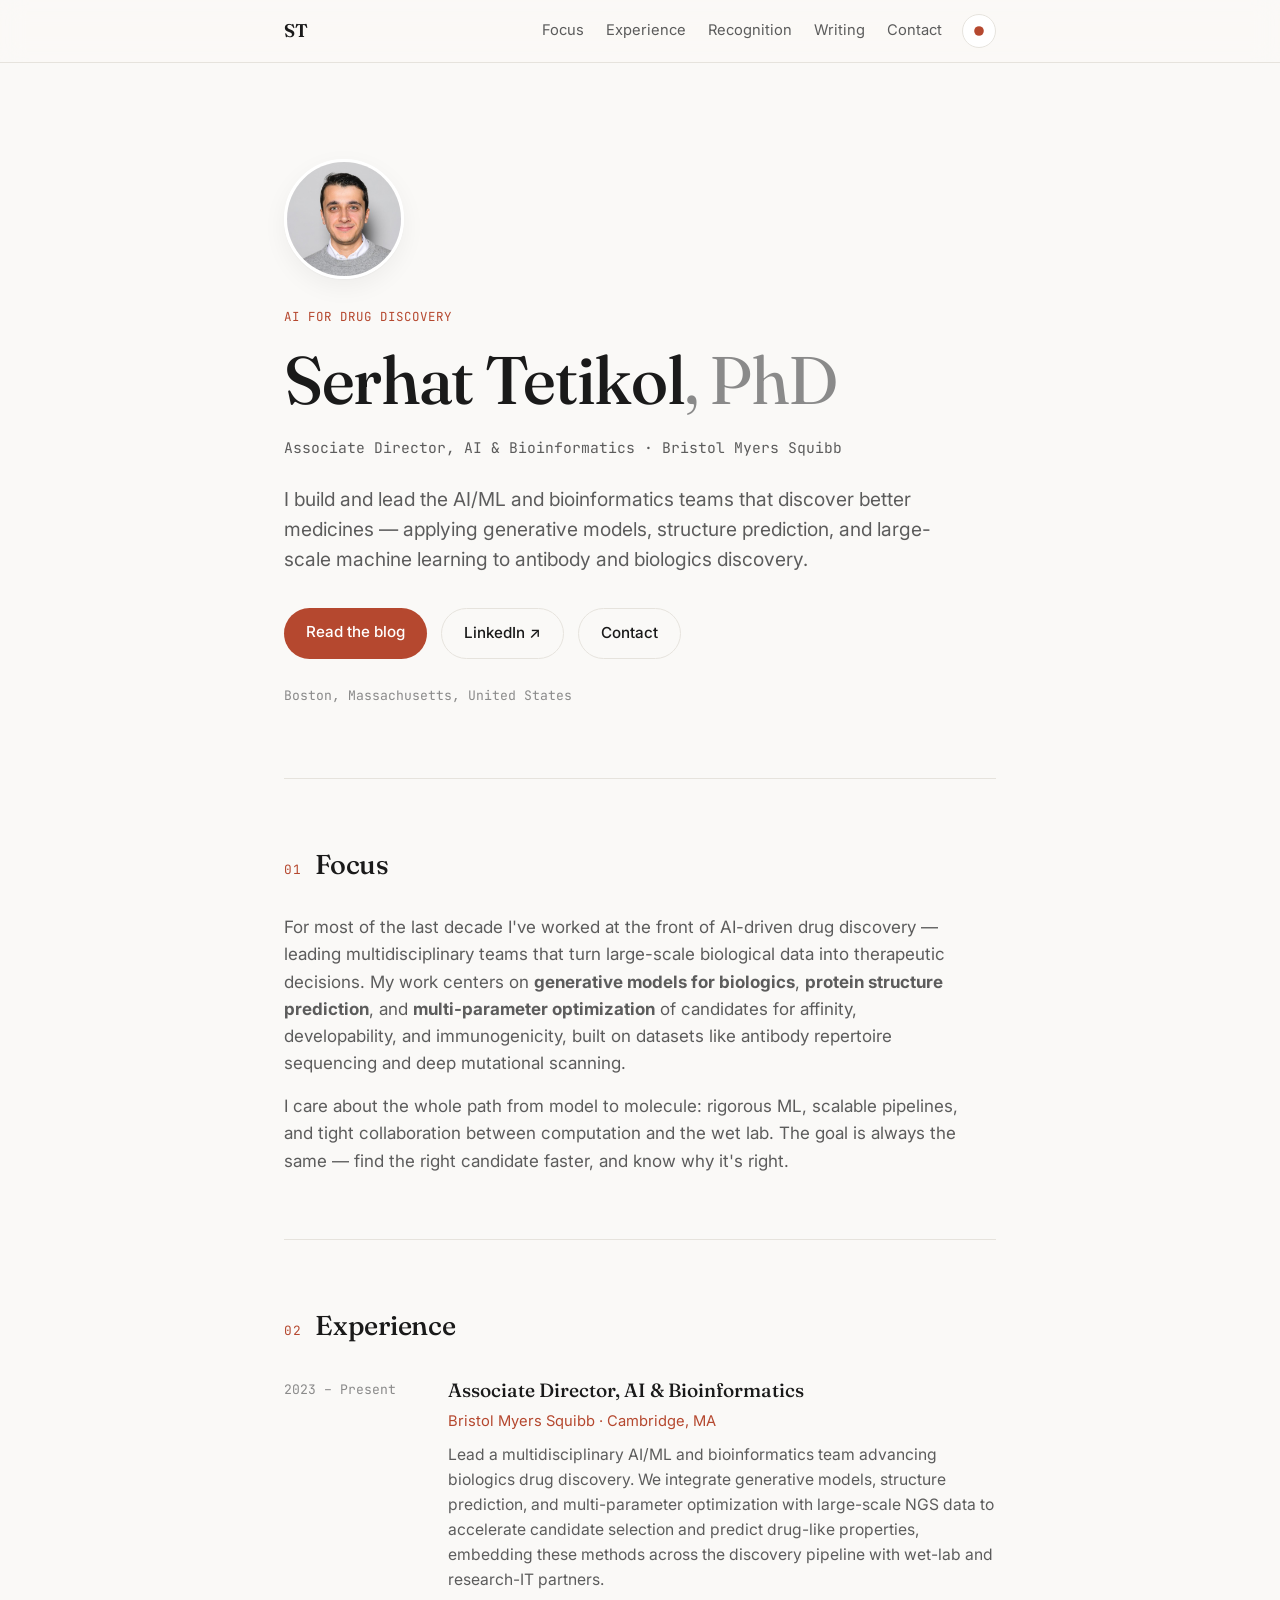
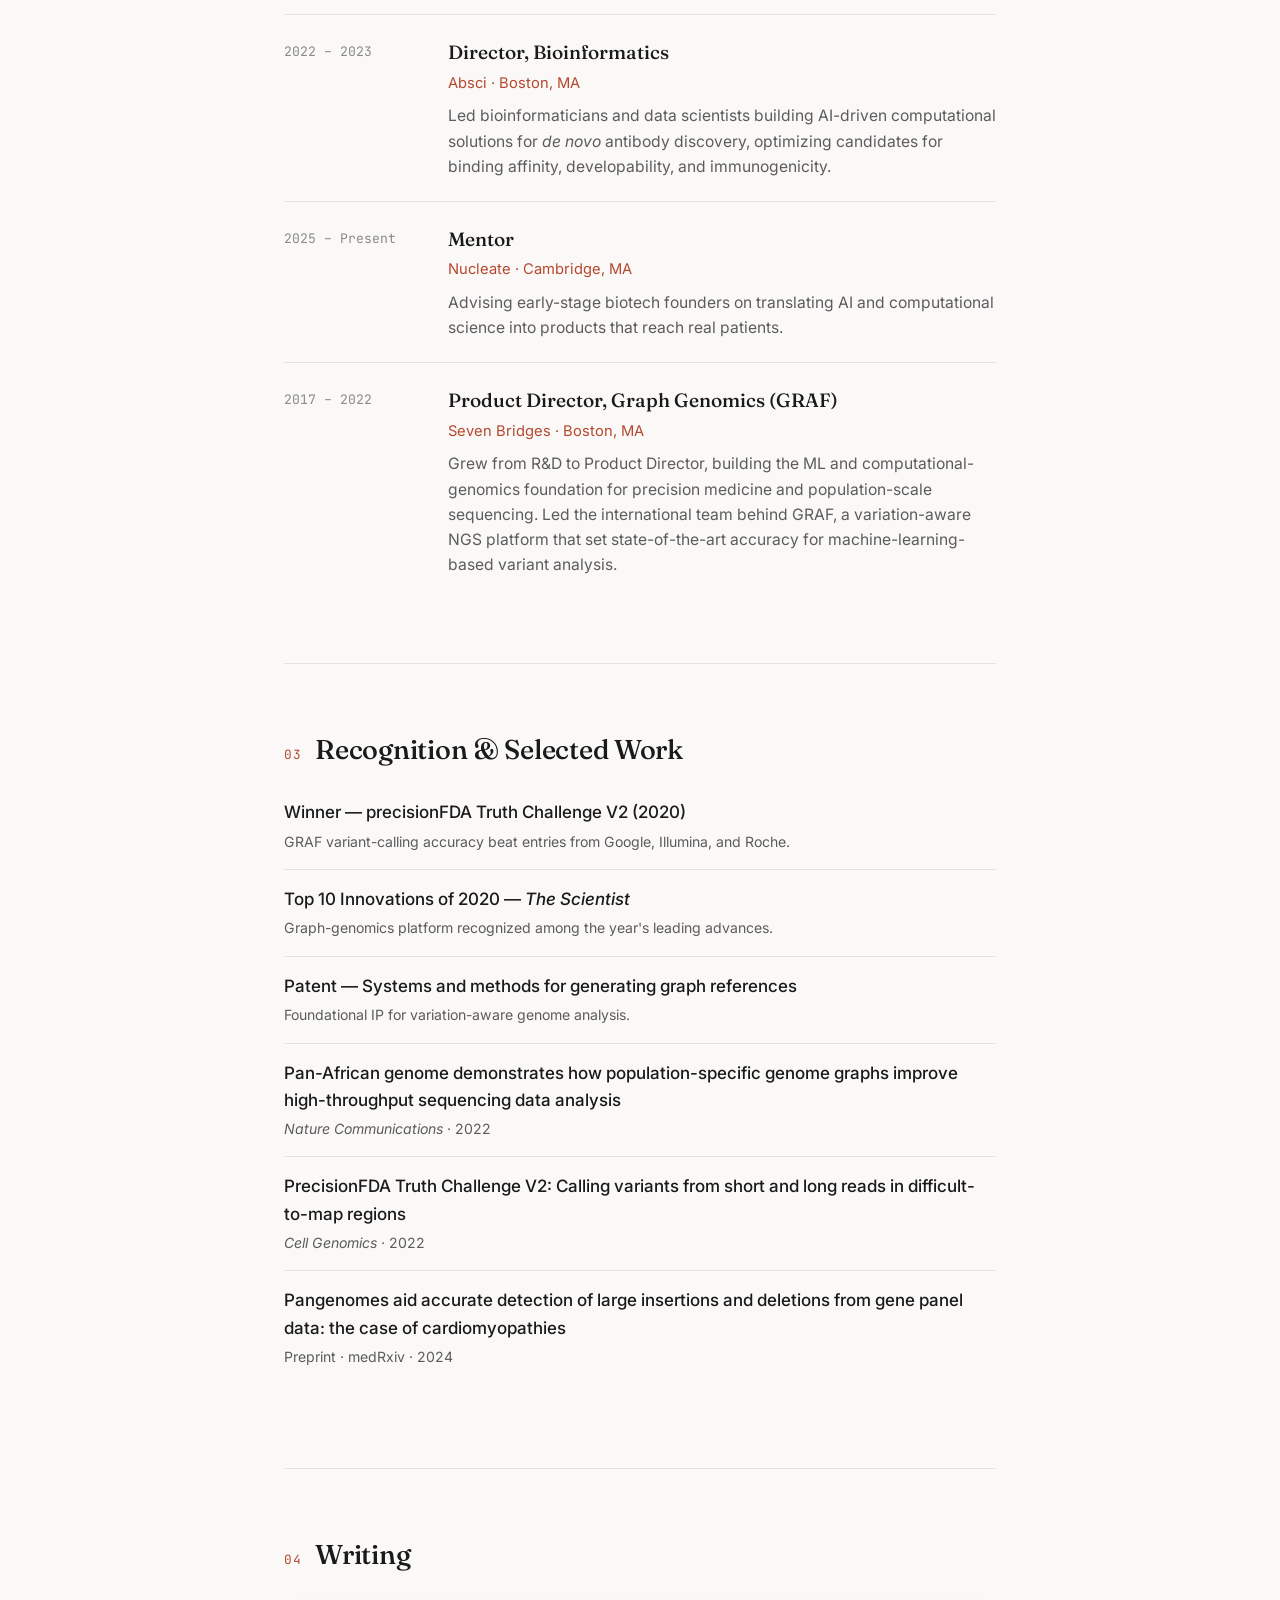
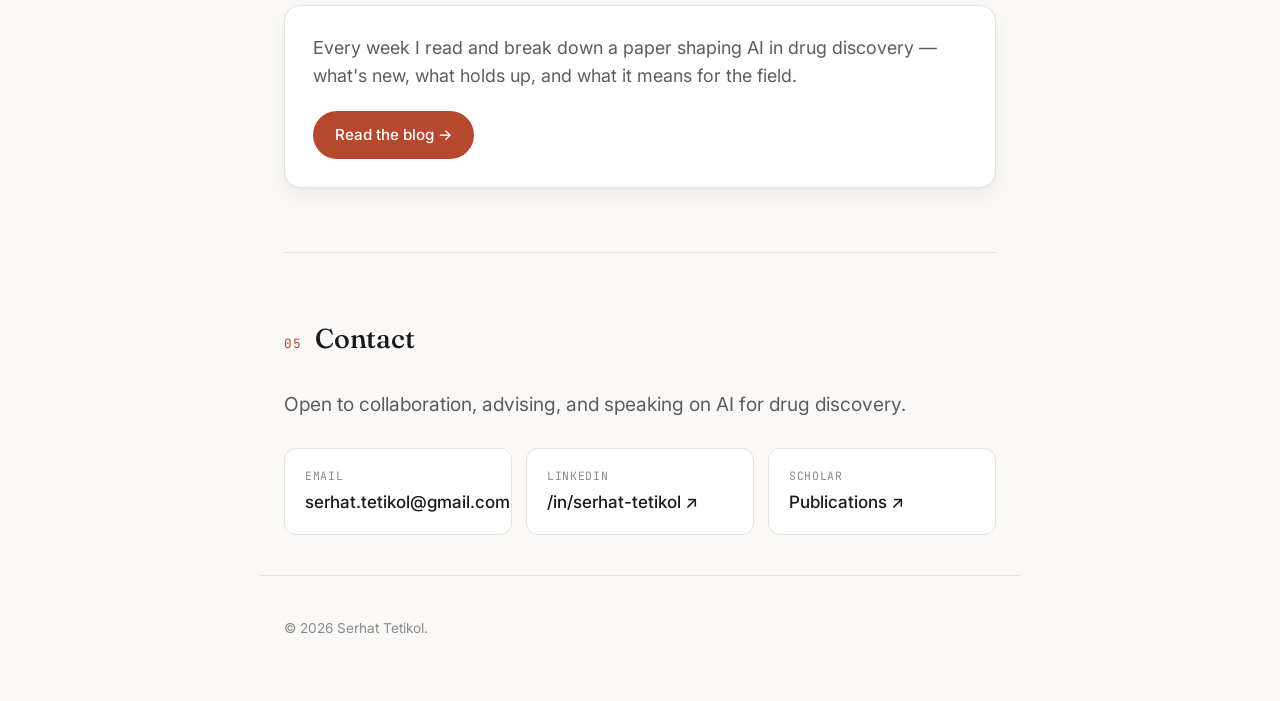
==== commit 492c1ab8: "Simplify footer to copyright only Co-Authored-By: Claude Fable 5 <noreply@anthropic.com> Claude-Sess" ====
--- a/index.html
+++ b/index.html
@@ -245,7 +245,7 @@
   </main>
 
   <footer class="site-footer">
-    <p>&copy; <span id="year"></span> Serhat Tetikol. Built with static HTML, hosted on GitHub Pages.</p>
+    <p>&copy; <span id="year"></span> Serhat Tetikol.</p>
   </footer>
 
   <script src="/script.js"></script>
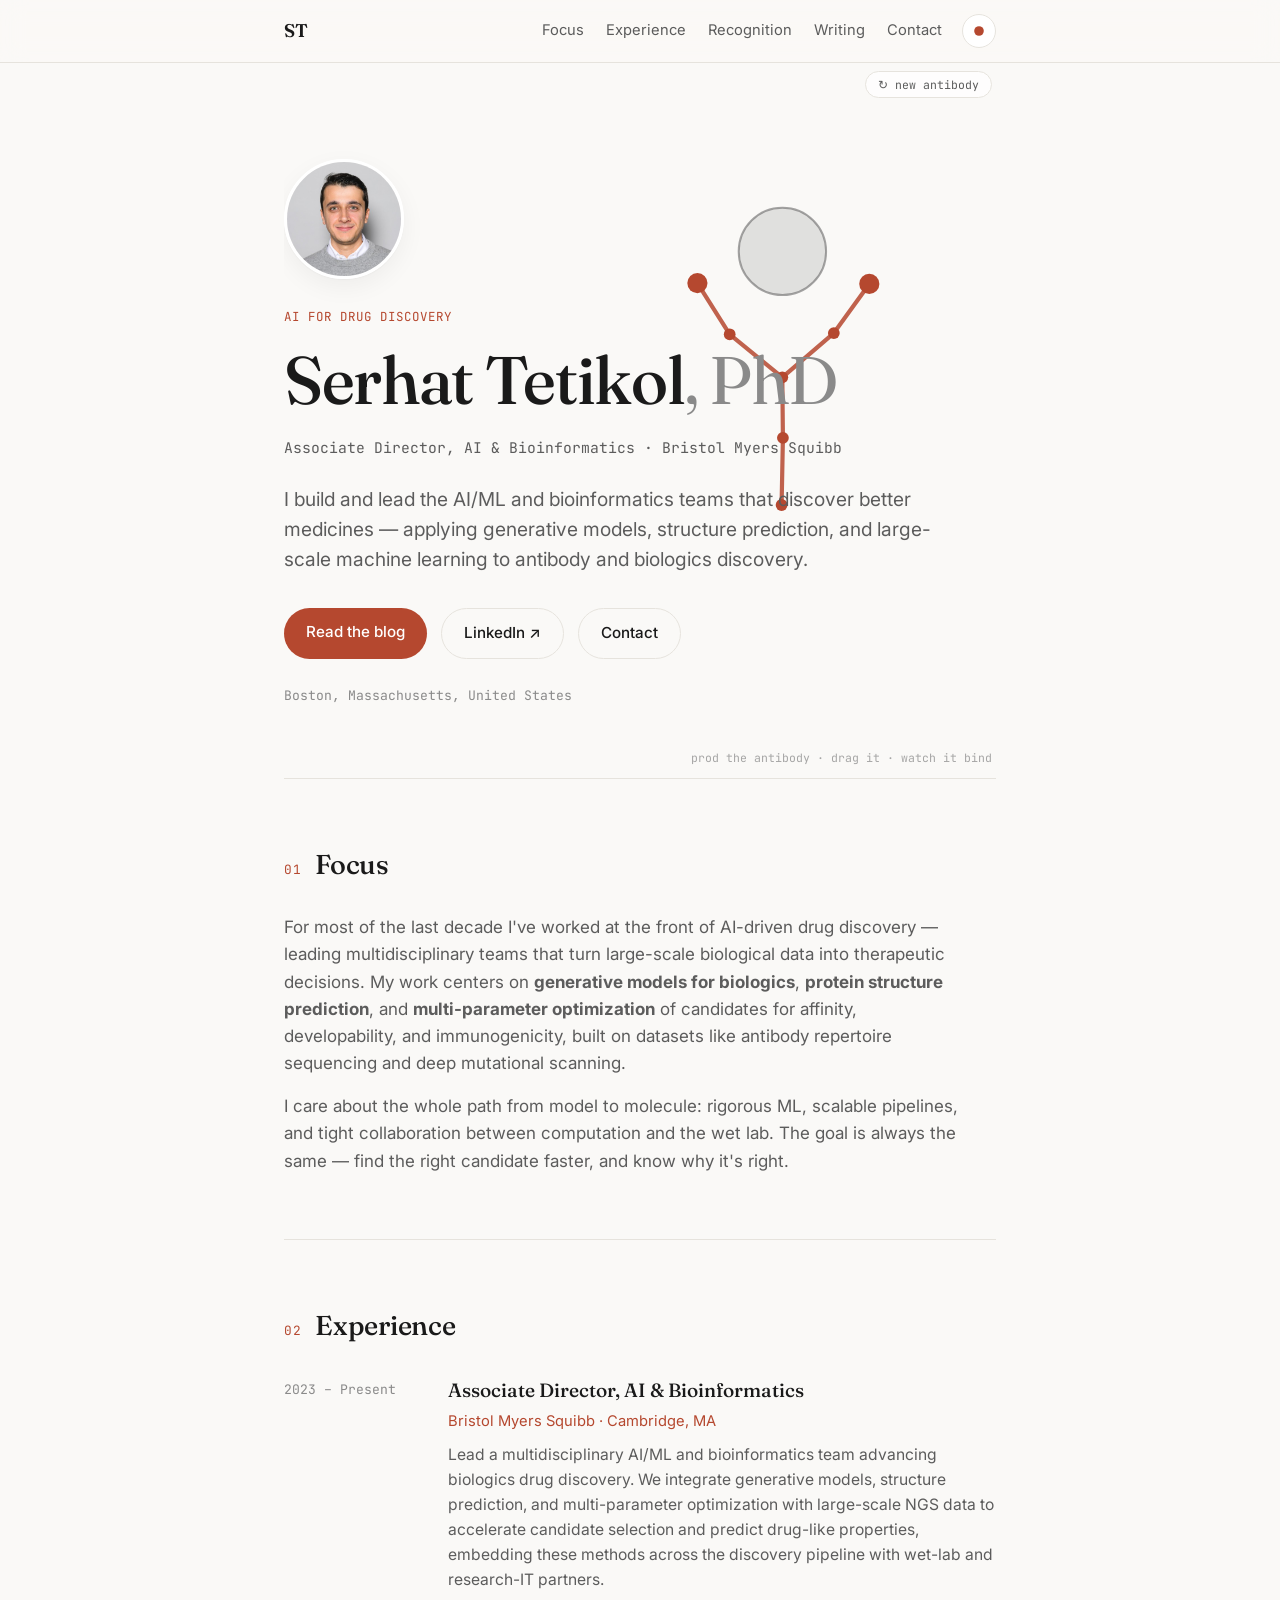
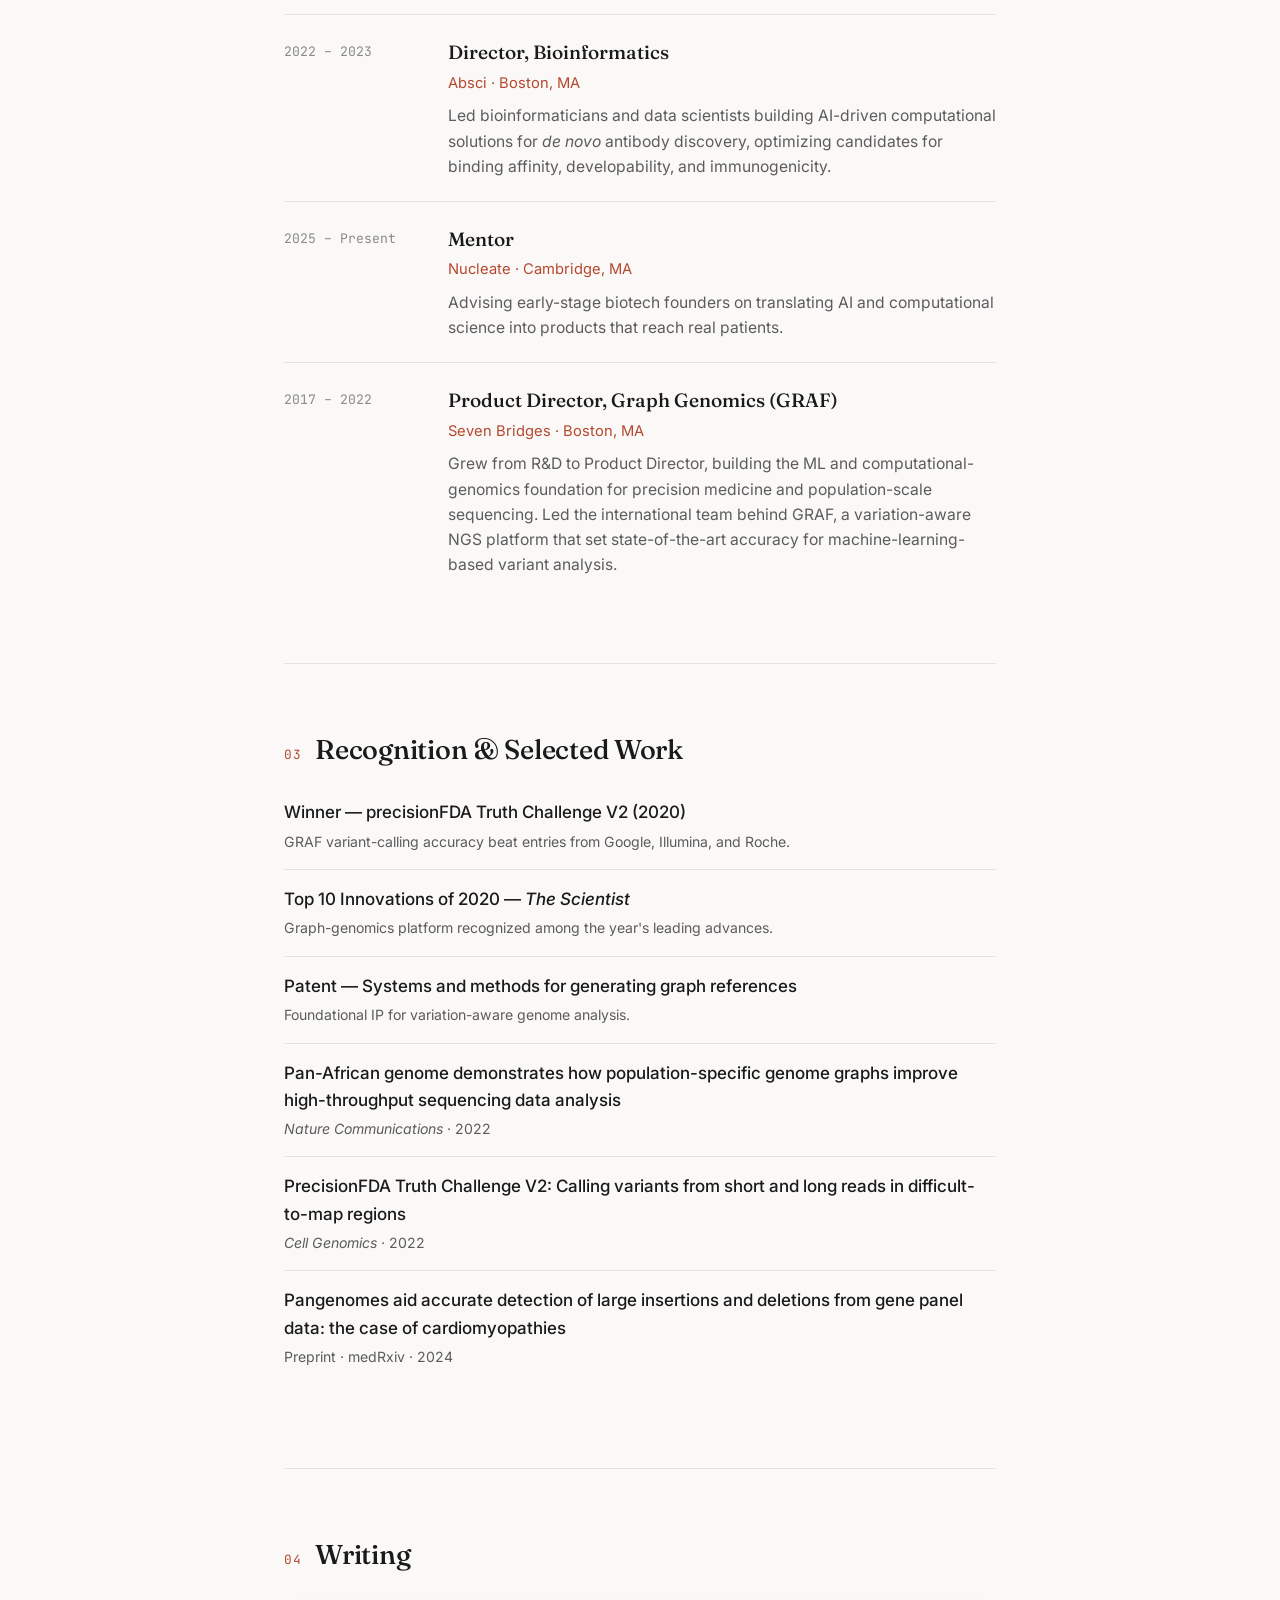
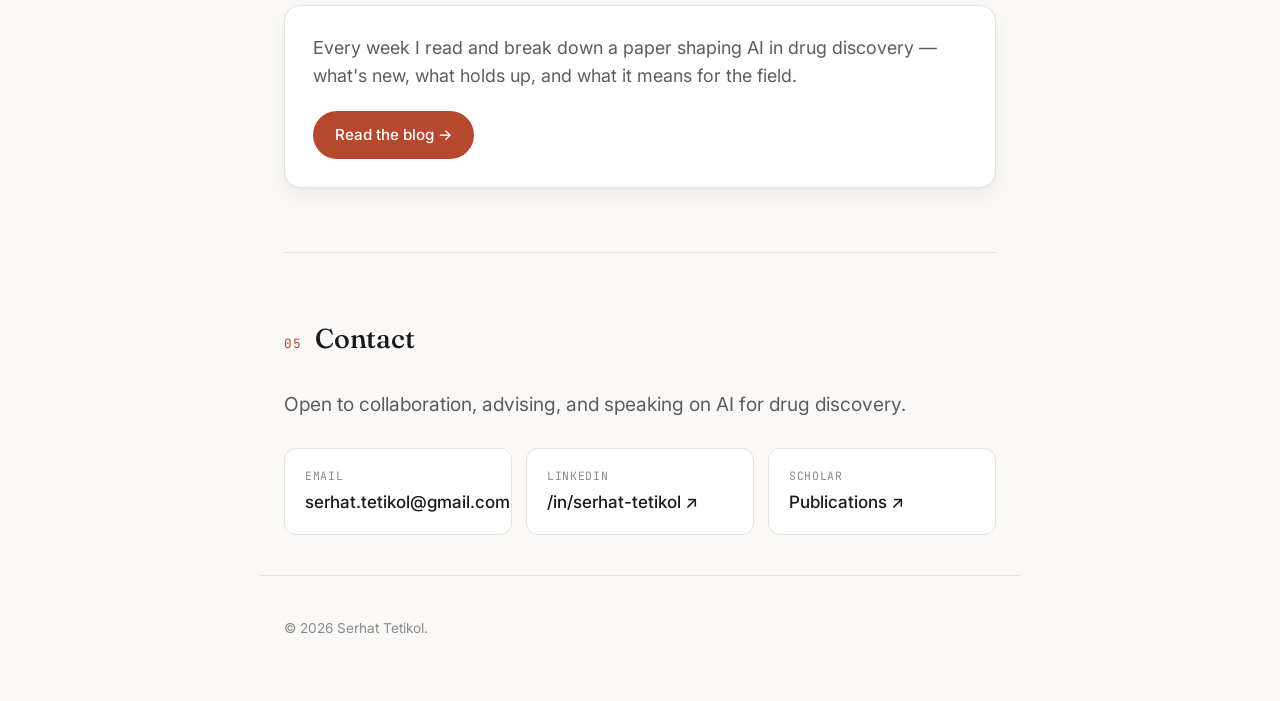
==== commit e1a86dc0: "Add interactive antibody–antigen hero animation A light, playful canvas toy in the homepage hero (va" ====
--- a/index.html
+++ b/index.html
@@ -68,6 +68,9 @@
 
   <main id="main">
     <section id="top" class="hero">
+      <canvas id="hero-canvas" aria-hidden="true"></canvas>
+      <span id="hero-hint" class="hero-hint" aria-hidden="true">prod the antibody &middot; drag it &middot; watch it bind</span>
+      <button id="hero-regen" class="hero-regen" type="button" aria-label="Generate a new antibody">&#8635; new antibody</button>
       <div class="hero__inner">
         <img class="hero__avatar" src="/assets/headshot.jpg" width="120" height="120"
              alt="Serhat Tetikol" />
@@ -249,5 +252,6 @@
   </footer>
 
   <script src="/script.js"></script>
+  <script src="/assets/antibody.js" defer></script>
 </body>
 </html>
--- a/styles.css
+++ b/styles.css
@@ -183,8 +183,54 @@
 .hero {
   padding: 96px 0 72px;
   border: none;
-}
-.hero__inner { animation: rise 0.7s ease both; }
+  position: relative;
+  overflow: hidden;
+  min-height: 460px;
+}
+#hero-canvas {
+  position: absolute;
+  inset: 0;
+  z-index: 0;
+  width: 100%;
+  height: 100%;
+  touch-action: pan-y;      /* keep vertical page scroll on mobile */
+  cursor: grab;
+}
+#hero-canvas:active { cursor: grabbing; }
+.hero-hint {
+  position: absolute;
+  right: 4px;
+  bottom: 10px;
+  z-index: 2;
+  font-family: "JetBrains Mono", monospace;
+  font-size: 0.72rem;
+  color: var(--text-faint);
+  pointer-events: none;
+  opacity: 0.75;
+  transition: opacity 0.5s ease;
+}
+.hero-hint.is-hidden { opacity: 0; }
+.hero-regen {
+  position: absolute;
+  right: 4px;
+  top: 8px;
+  z-index: 2;
+  font-family: "JetBrains Mono", monospace;
+  font-size: 0.72rem;
+  color: var(--text-muted);
+  background: color-mix(in srgb, var(--bg-elev) 70%, transparent);
+  border: 1px solid var(--border);
+  border-radius: 999px;
+  padding: 5px 12px;
+  cursor: pointer;
+  transition: color 0.2s ease, border-color 0.2s ease;
+}
+.hero-regen:hover { color: var(--accent); border-color: var(--accent); }
+/* let the canvas receive pointer play everywhere except on real controls */
+.hero__inner { animation: rise 0.7s ease both; position: relative; z-index: 1; pointer-events: none; }
+.hero__inner a,
+.hero__inner button,
+.hero__avatar { pointer-events: auto; }
 .hero__avatar {
   width: 120px;
   height: 120px;
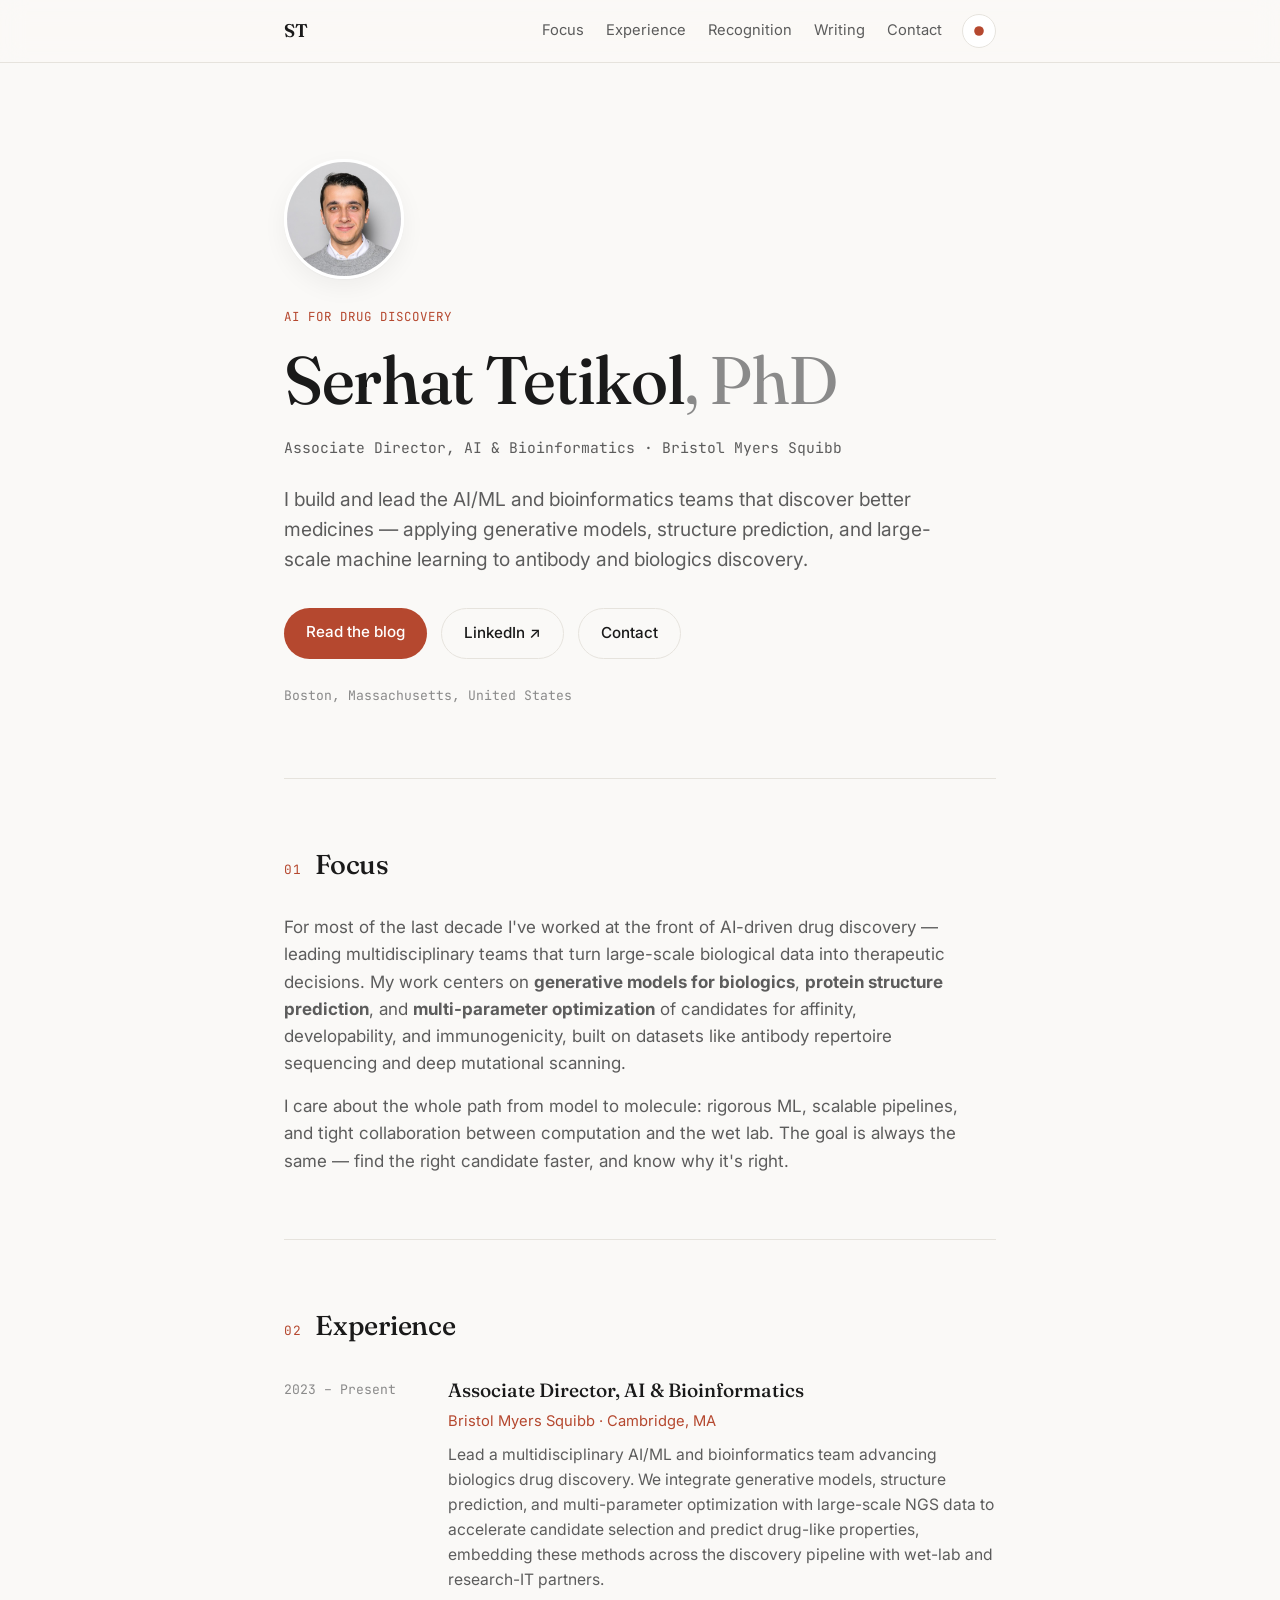
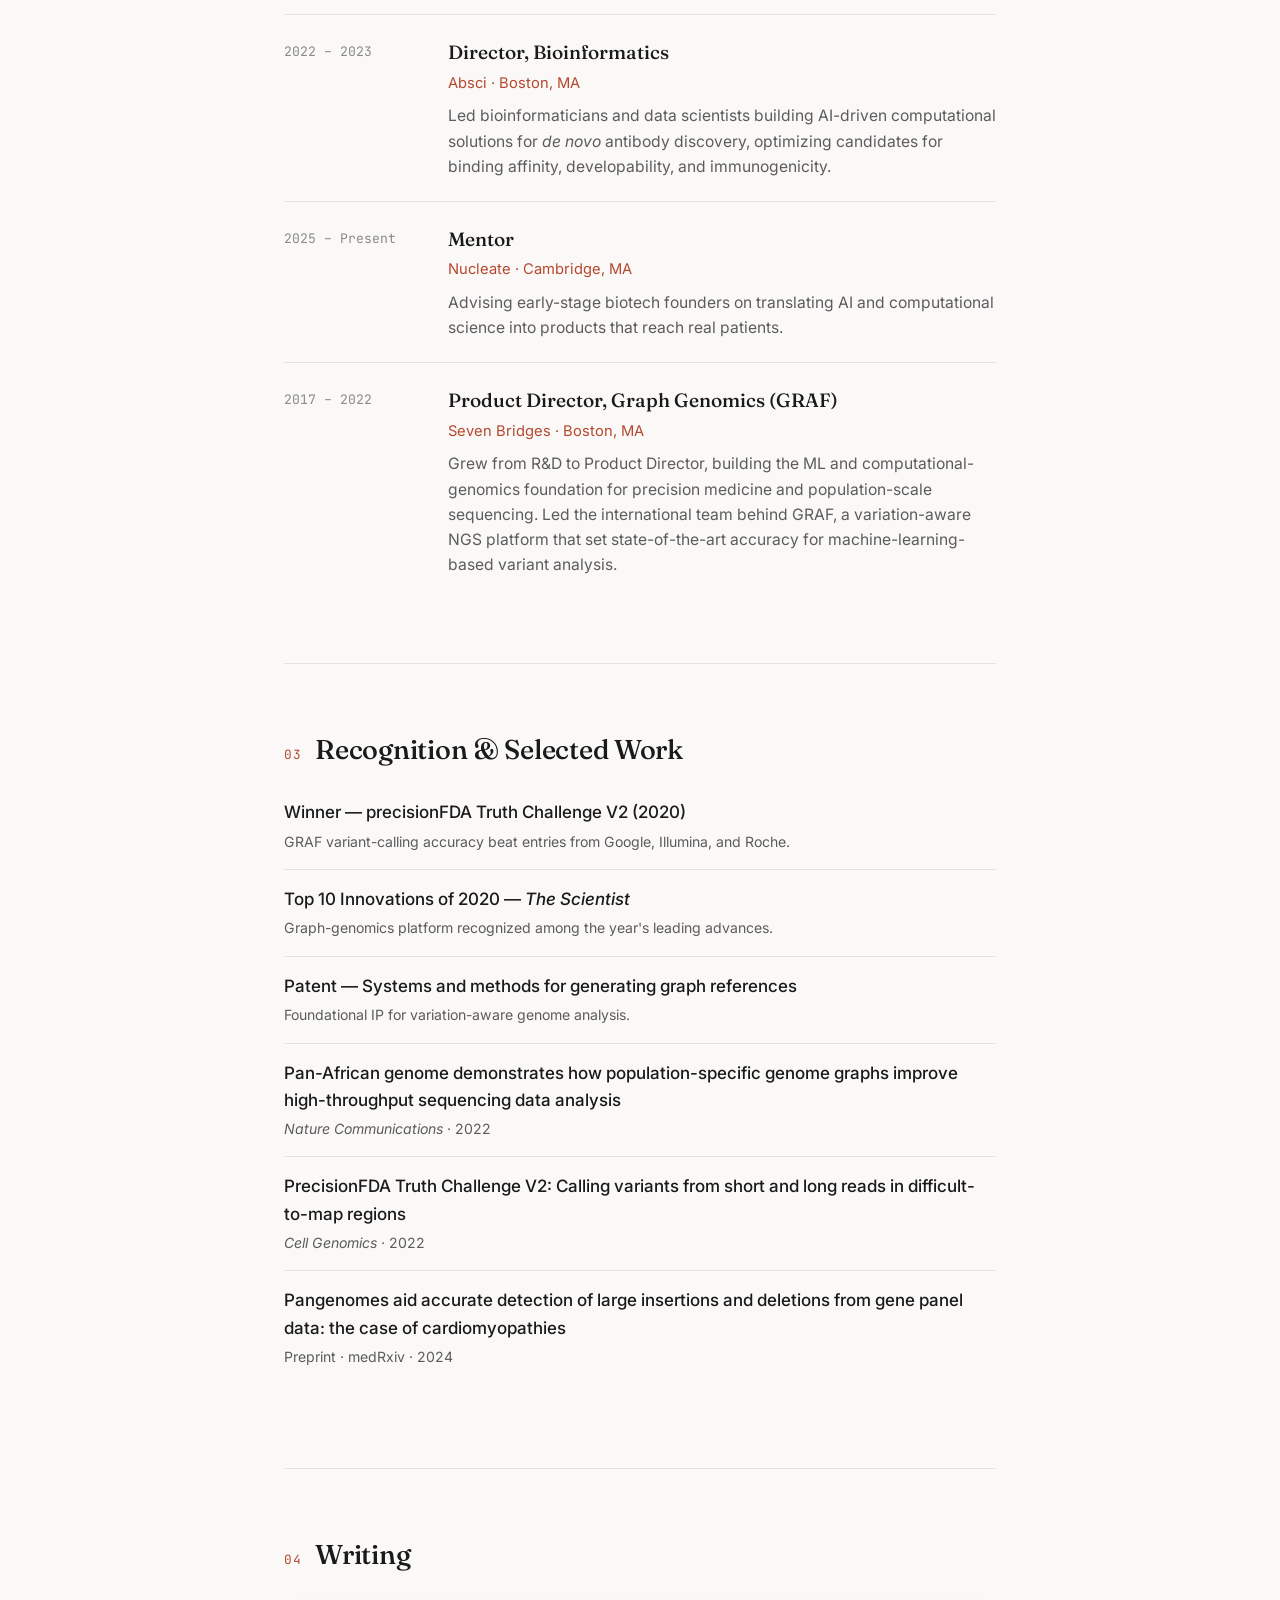
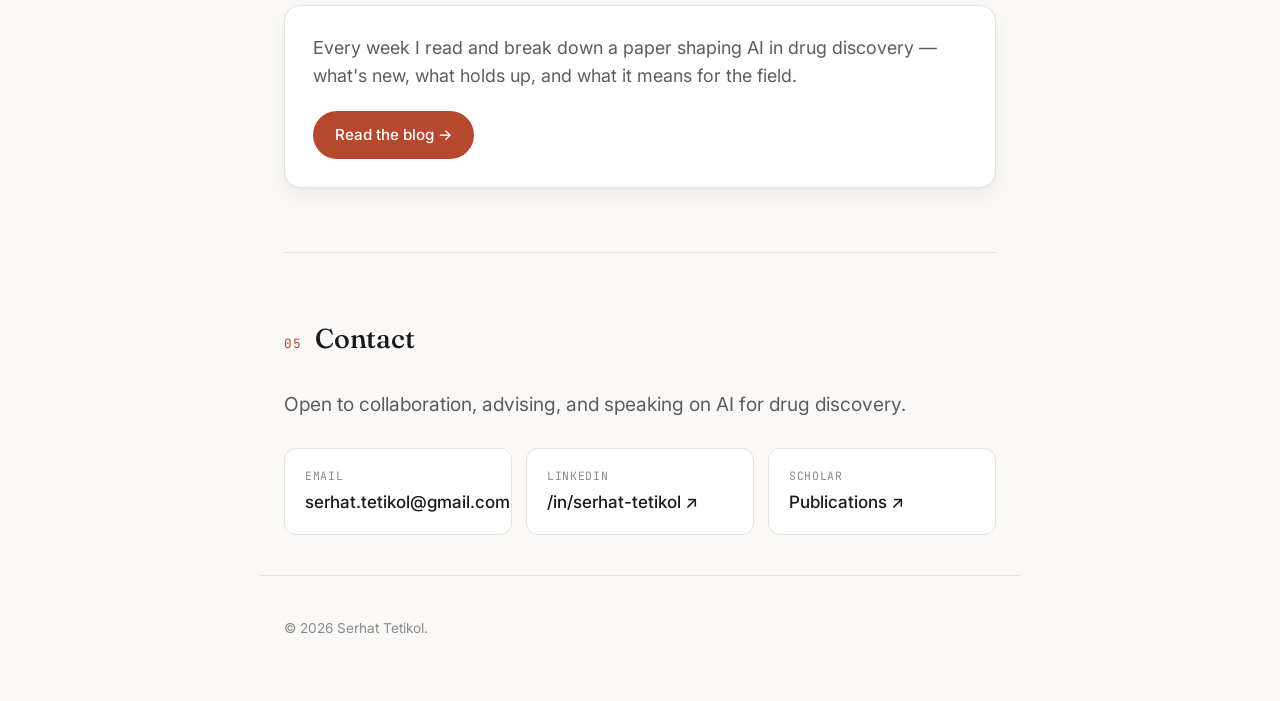
==== commit 28b9fdc0: "Revert "Add interactive antibody–antigen hero animation" This reverts commit e1a86dc08ab7cec7c3f3bb1" ====
--- a/index.html
+++ b/index.html
@@ -68,9 +68,6 @@
 
   <main id="main">
     <section id="top" class="hero">
-      <canvas id="hero-canvas" aria-hidden="true"></canvas>
-      <span id="hero-hint" class="hero-hint" aria-hidden="true">prod the antibody &middot; drag it &middot; watch it bind</span>
-      <button id="hero-regen" class="hero-regen" type="button" aria-label="Generate a new antibody">&#8635; new antibody</button>
       <div class="hero__inner">
         <img class="hero__avatar" src="/assets/headshot.jpg" width="120" height="120"
              alt="Serhat Tetikol" />
@@ -252,6 +249,5 @@
   </footer>
 
   <script src="/script.js"></script>
-  <script src="/assets/antibody.js" defer></script>
 </body>
 </html>
--- a/styles.css
+++ b/styles.css
@@ -183,54 +183,8 @@
 .hero {
   padding: 96px 0 72px;
   border: none;
-  position: relative;
-  overflow: hidden;
-  min-height: 460px;
-}
-#hero-canvas {
-  position: absolute;
-  inset: 0;
-  z-index: 0;
-  width: 100%;
-  height: 100%;
-  touch-action: pan-y;      /* keep vertical page scroll on mobile */
-  cursor: grab;
-}
-#hero-canvas:active { cursor: grabbing; }
-.hero-hint {
-  position: absolute;
-  right: 4px;
-  bottom: 10px;
-  z-index: 2;
-  font-family: "JetBrains Mono", monospace;
-  font-size: 0.72rem;
-  color: var(--text-faint);
-  pointer-events: none;
-  opacity: 0.75;
-  transition: opacity 0.5s ease;
-}
-.hero-hint.is-hidden { opacity: 0; }
-.hero-regen {
-  position: absolute;
-  right: 4px;
-  top: 8px;
-  z-index: 2;
-  font-family: "JetBrains Mono", monospace;
-  font-size: 0.72rem;
-  color: var(--text-muted);
-  background: color-mix(in srgb, var(--bg-elev) 70%, transparent);
-  border: 1px solid var(--border);
-  border-radius: 999px;
-  padding: 5px 12px;
-  cursor: pointer;
-  transition: color 0.2s ease, border-color 0.2s ease;
-}
-.hero-regen:hover { color: var(--accent); border-color: var(--accent); }
-/* let the canvas receive pointer play everywhere except on real controls */
-.hero__inner { animation: rise 0.7s ease both; position: relative; z-index: 1; pointer-events: none; }
-.hero__inner a,
-.hero__inner button,
-.hero__avatar { pointer-events: auto; }
+}
+.hero__inner { animation: rise 0.7s ease both; }
 .hero__avatar {
   width: 120px;
   height: 120px;
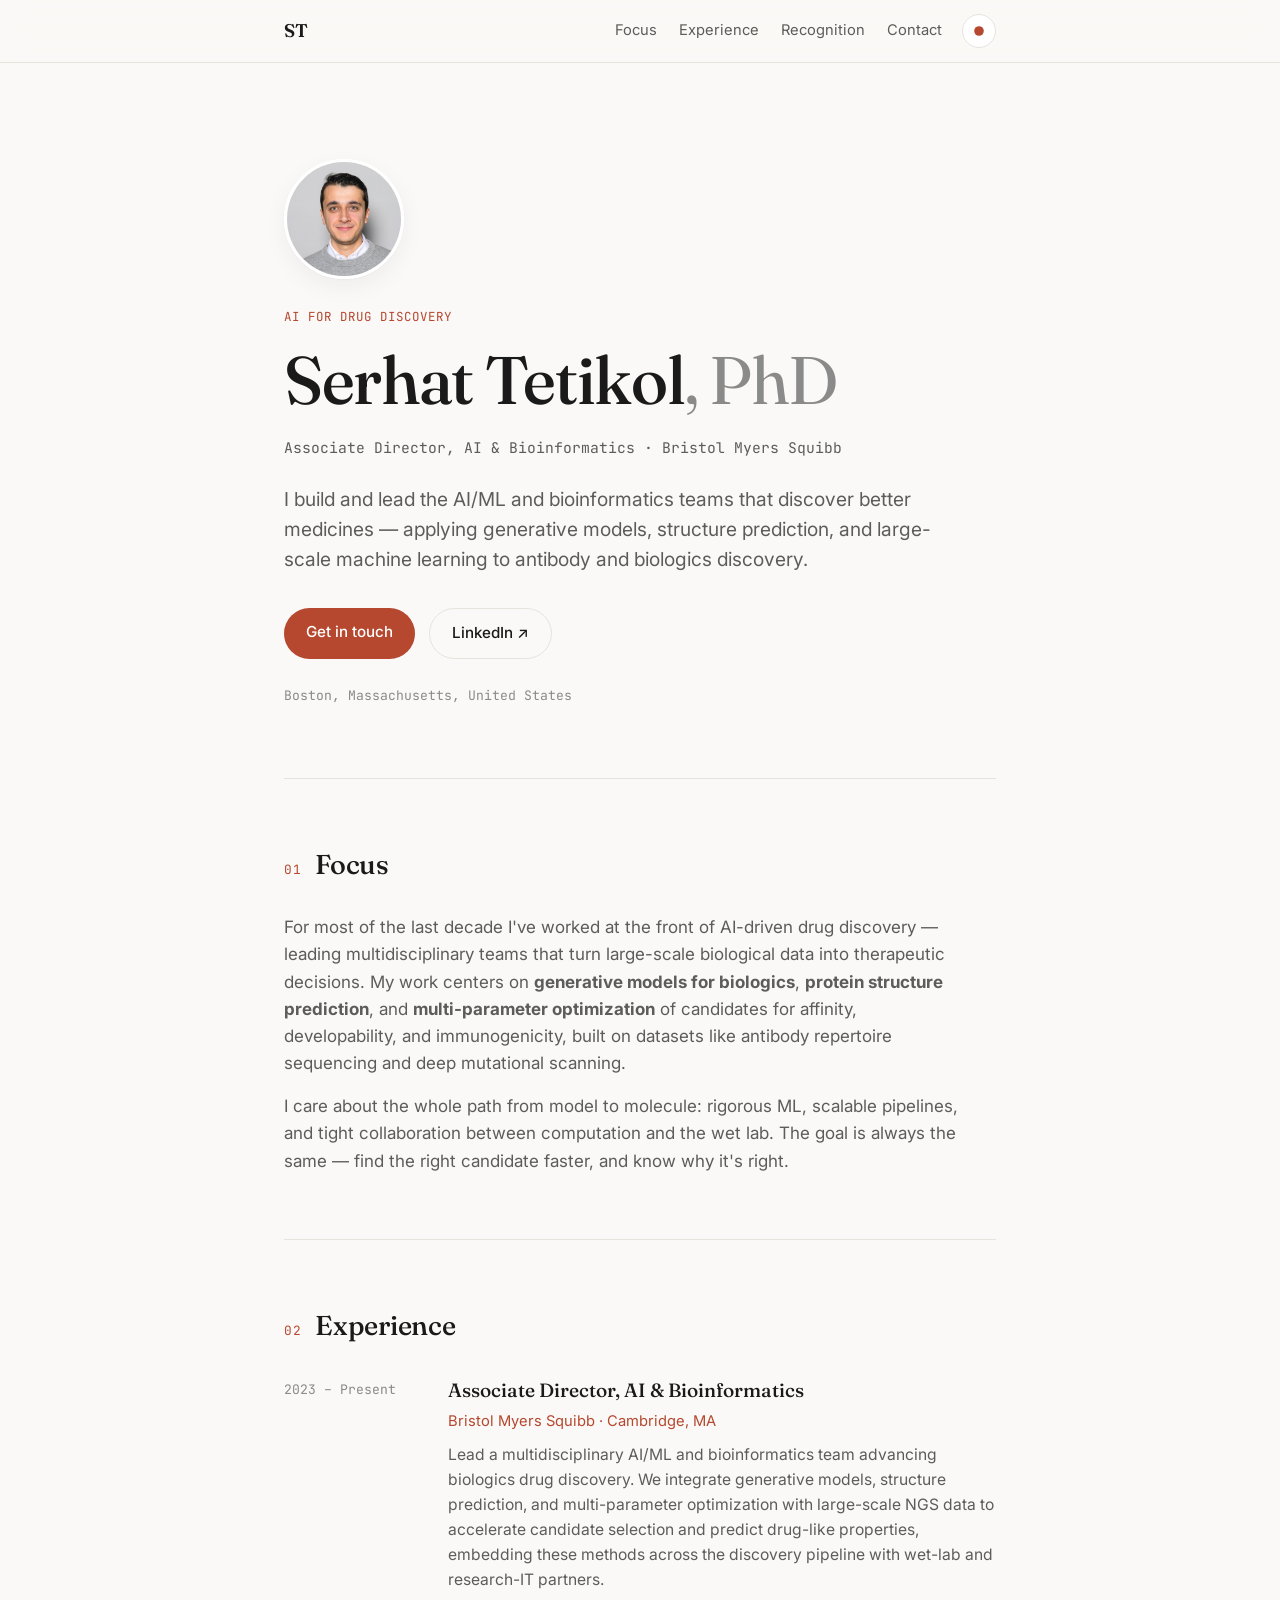
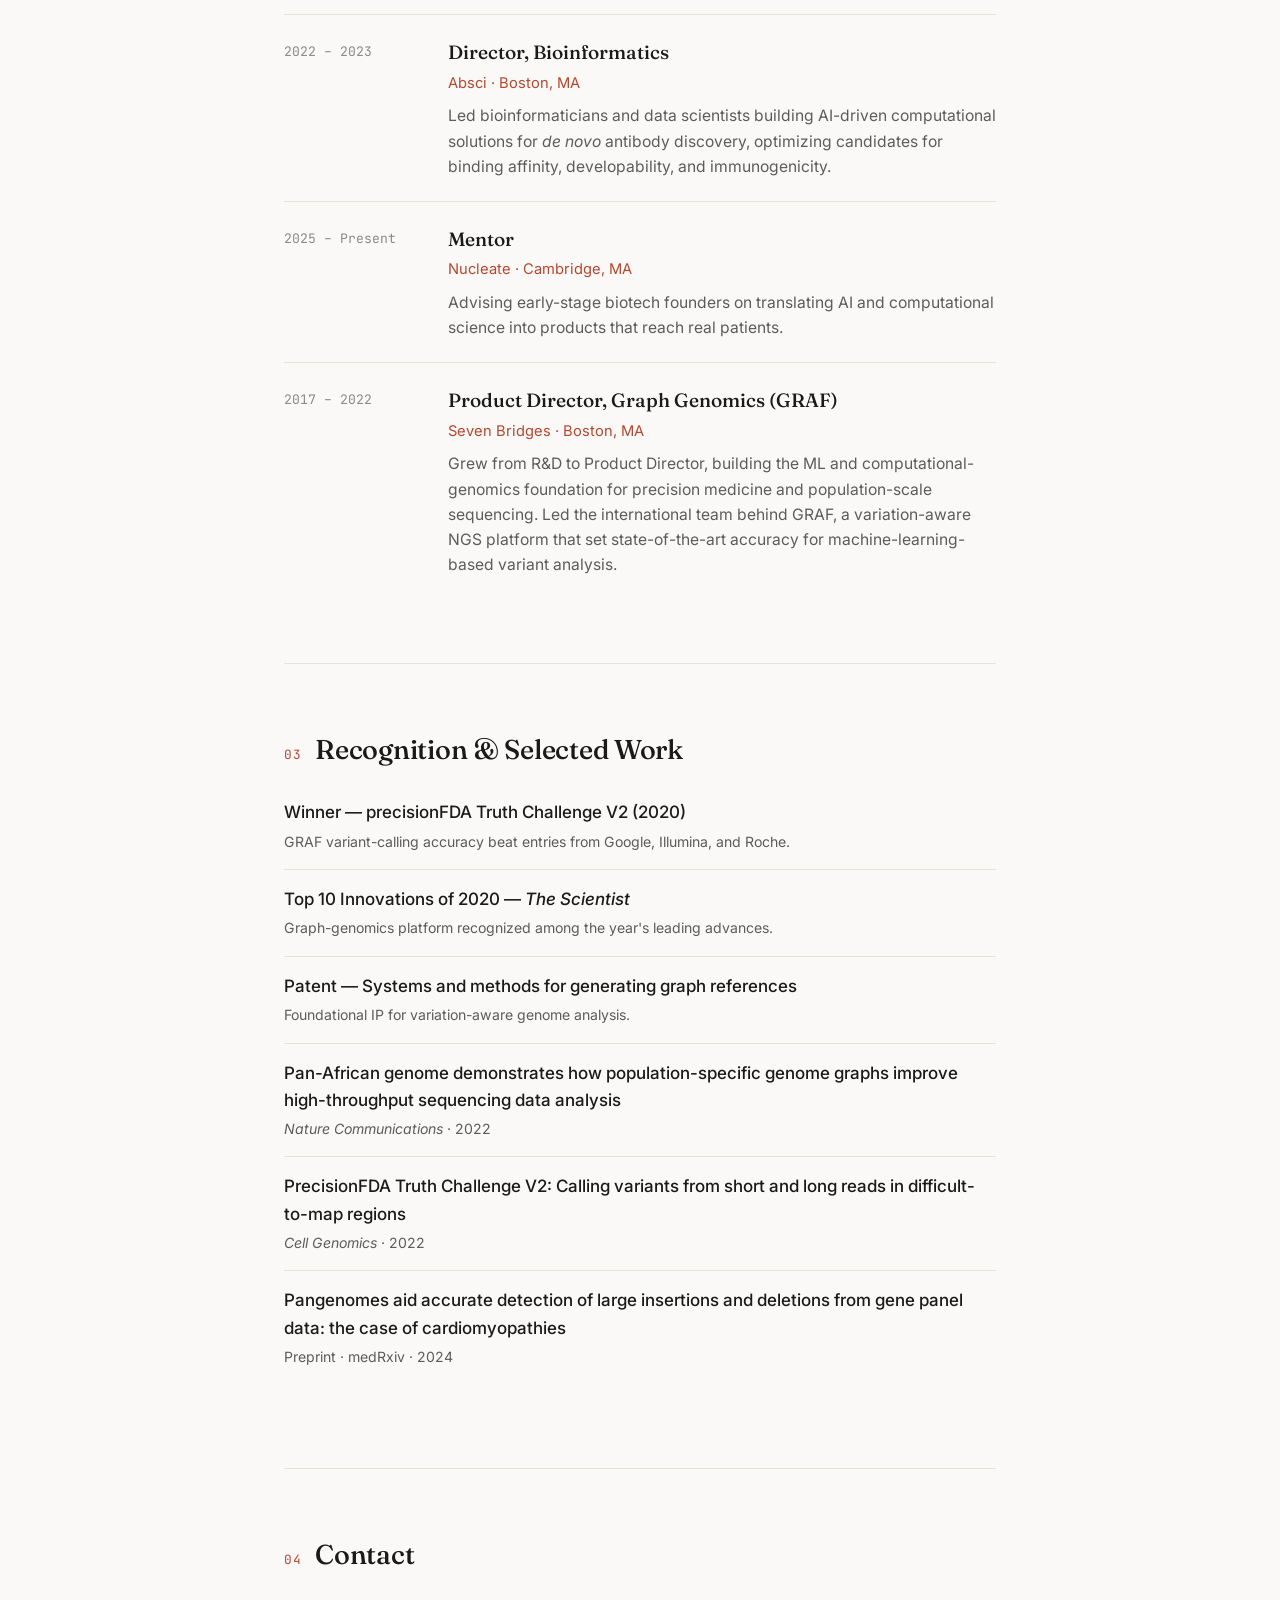
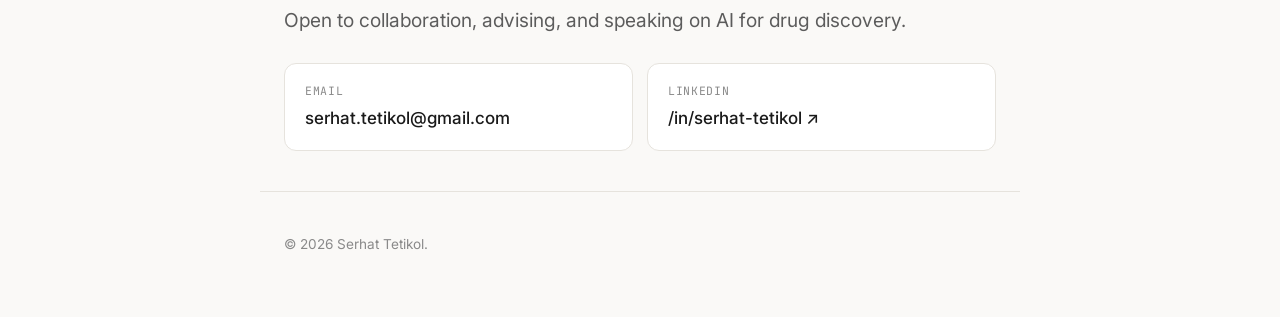
==== commit f65bcaf8: "Remove Scholar/Publications link and disable the blog - Drop the Scholar "Publications" card from th" ====
--- a/index.html
+++ b/index.html
@@ -19,7 +19,6 @@
   <meta name="twitter:image" content="https://tetikol.com/assets/og.png" />
 
   <link rel="icon" href="data:image/svg+xml,%3Csvg xmlns='http://www.w3.org/2000/svg' viewBox='0 0 100 100'%3E%3Ctext y='.9em' font-size='90'%3E%F0%9F%A7%AC%3C/text%3E%3C/svg%3E" />
-  <link rel="alternate" type="application/rss+xml" title="Serhat Tetikol — The Weekly Read" href="https://tetikol.com/blog/feed.xml" />
   <link rel="preconnect" href="https://fonts.googleapis.com" />
   <link rel="preconnect" href="https://fonts.gstatic.com" crossorigin />
   <link href="https://fonts.googleapis.com/css2?family=Fraunces:opsz,wght@9..144,400;9..144,500;9..144,600&family=Inter:wght@400;500;600&family=JetBrains+Mono:wght@400;500&display=swap" rel="stylesheet" />
@@ -57,7 +56,6 @@
         <li><a href="#focus">Focus</a></li>
         <li><a href="#experience">Experience</a></li>
         <li><a href="#recognition">Recognition</a></li>
-        <li><a href="/blog/">Writing</a></li>
         <li><a href="#contact">Contact</a></li>
       </ul>
       <button id="theme-toggle" class="theme-toggle" type="button" aria-label="Toggle color theme">
@@ -80,9 +78,8 @@
           antibody and biologics discovery.
         </p>
         <div class="hero__actions">
-          <a class="btn btn--primary" href="/blog/">Read the blog</a>
+          <a class="btn btn--primary" href="#contact">Get in touch</a>
           <a class="btn btn--ghost" href="https://www.linkedin.com/in/serhat-tetikol/" target="_blank" rel="noopener">LinkedIn &#8599;</a>
-          <a class="btn btn--ghost" href="#contact">Contact</a>
         </div>
         <p class="hero__loc">Boston, Massachusetts, United States</p>
       </div>
@@ -207,23 +204,9 @@
       </ul>
     </section>
 
-    <section id="writing" class="section section--writing">
+    <section id="contact" class="section section--contact">
       <div class="section__head">
         <span class="section__num">04</span>
-        <h2 class="section__title">Writing</h2>
-      </div>
-      <div class="writing-teaser">
-        <p class="writing-teaser__lede">
-          Every week I read and break down a paper shaping AI in drug discovery — what's new,
-          what holds up, and what it means for the field.
-        </p>
-        <a class="btn btn--primary" href="/blog/">Read the blog &#8594;</a>
-      </div>
-    </section>
-
-    <section id="contact" class="section section--contact">
-      <div class="section__head">
-        <span class="section__num">05</span>
         <h2 class="section__title">Contact</h2>
       </div>
       <p class="contact__lede">Open to collaboration, advising, and speaking on AI for drug discovery.</p>
@@ -236,10 +219,6 @@
           <span class="contact__label">LinkedIn</span>
           <span class="contact__value">/in/serhat-tetikol &#8599;</span>
         </a>
-        <a class="contact__link" href="https://scholar.google.com/" target="_blank" rel="noopener">
-          <span class="contact__label">Scholar</span>
-          <span class="contact__value">Publications &#8599;</span>
-        </a>
       </div>
     </section>
   </main>
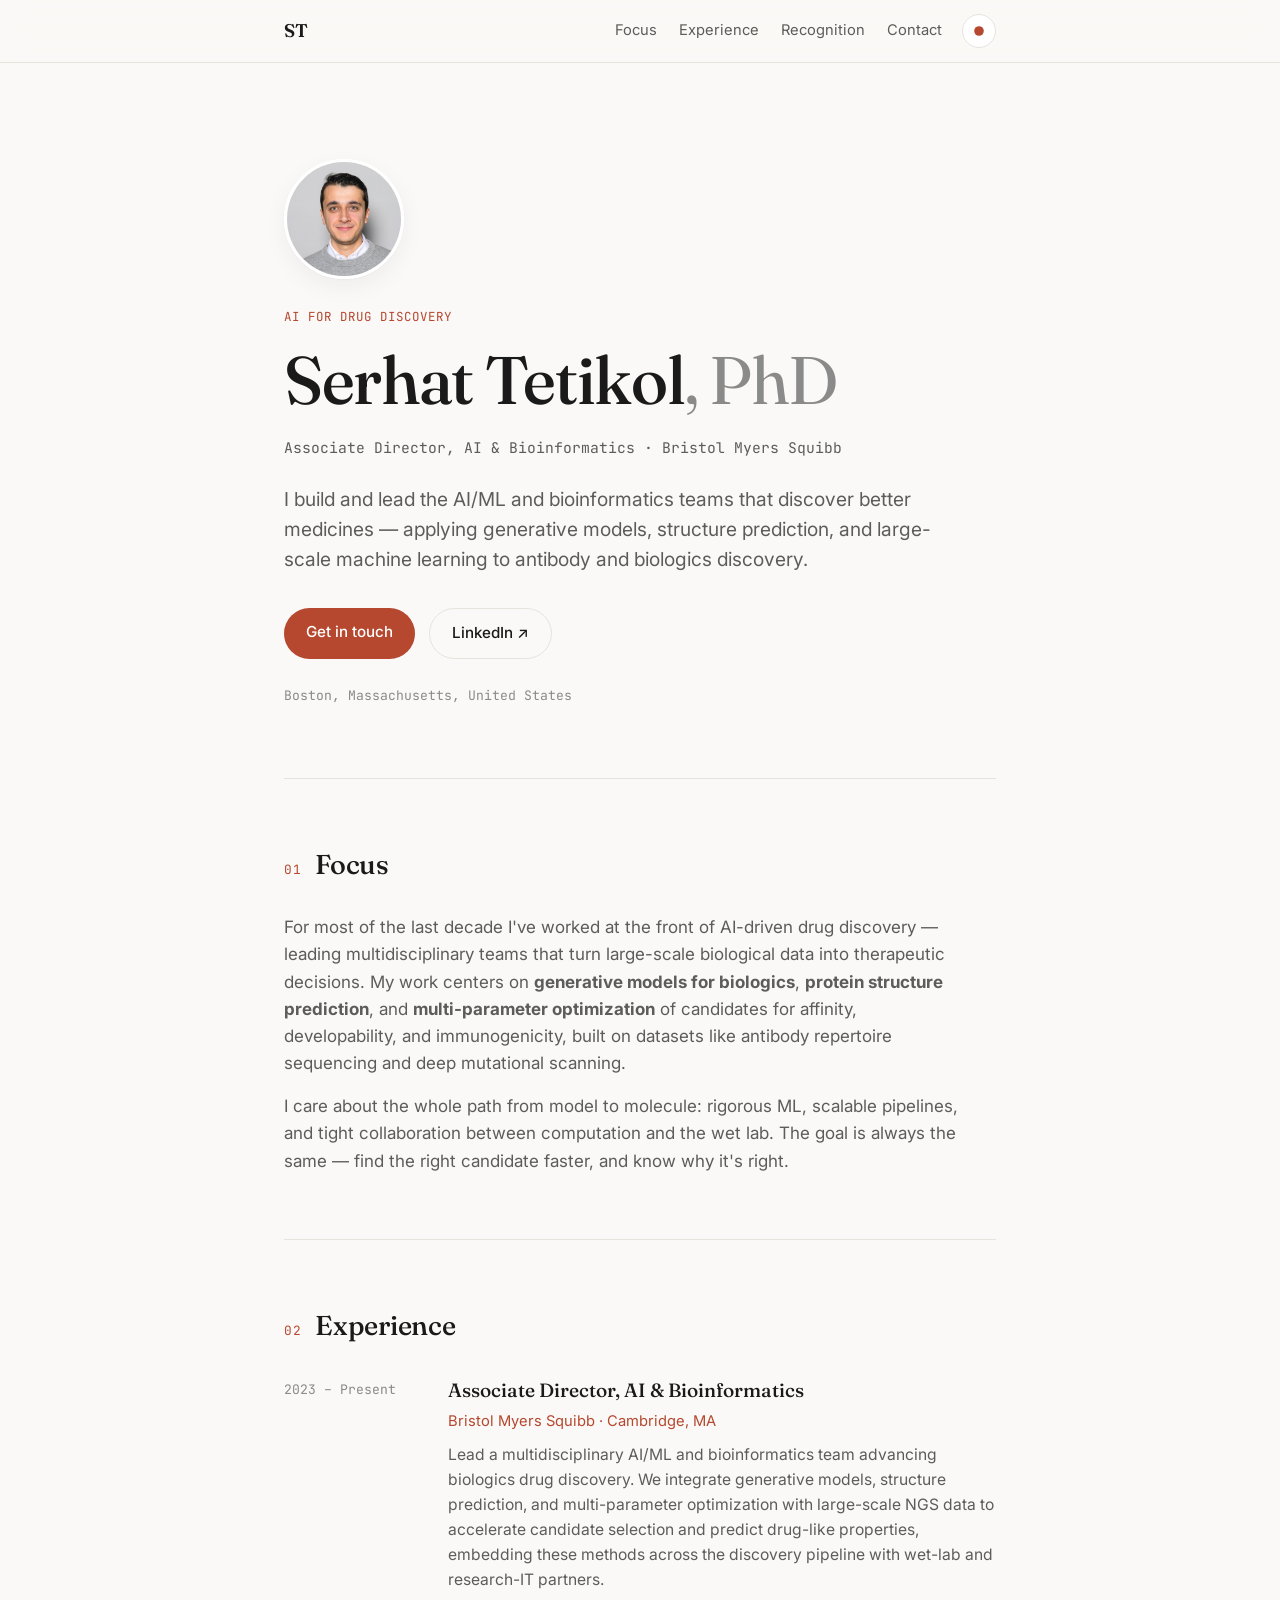
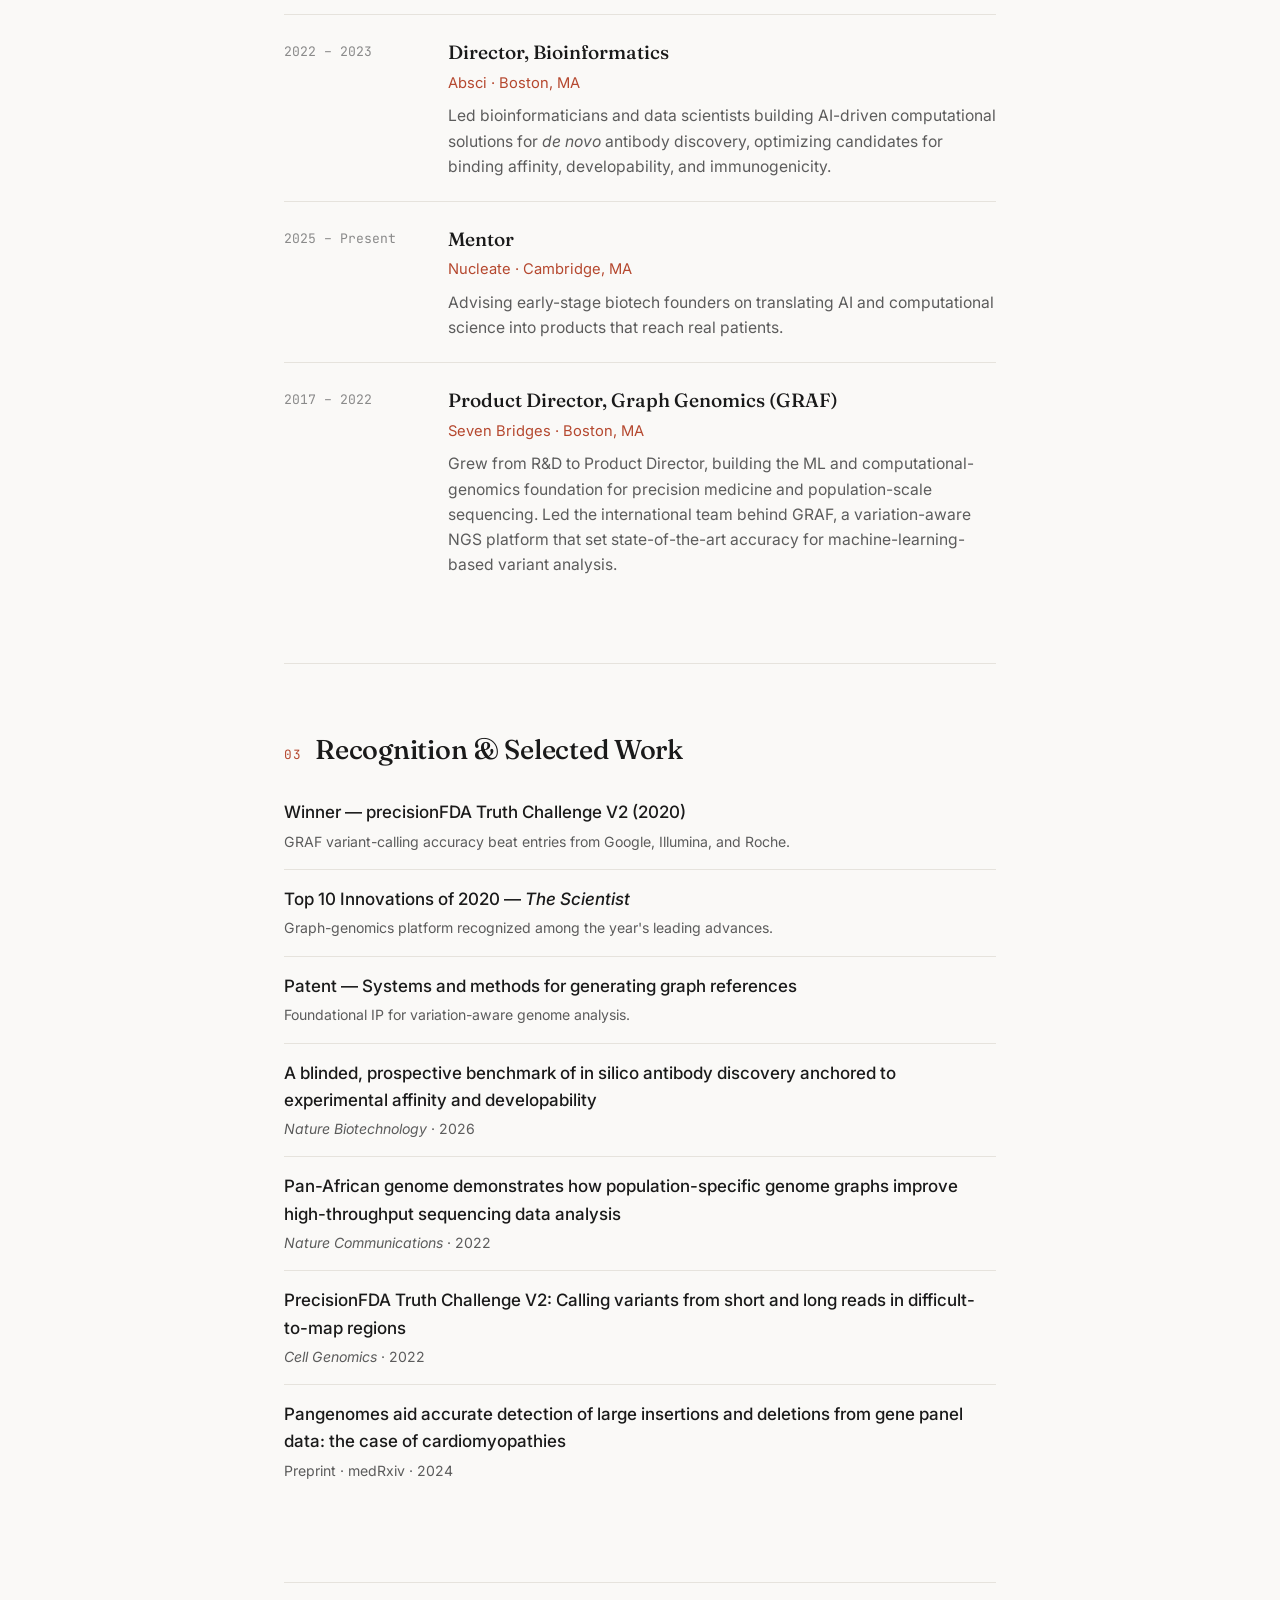
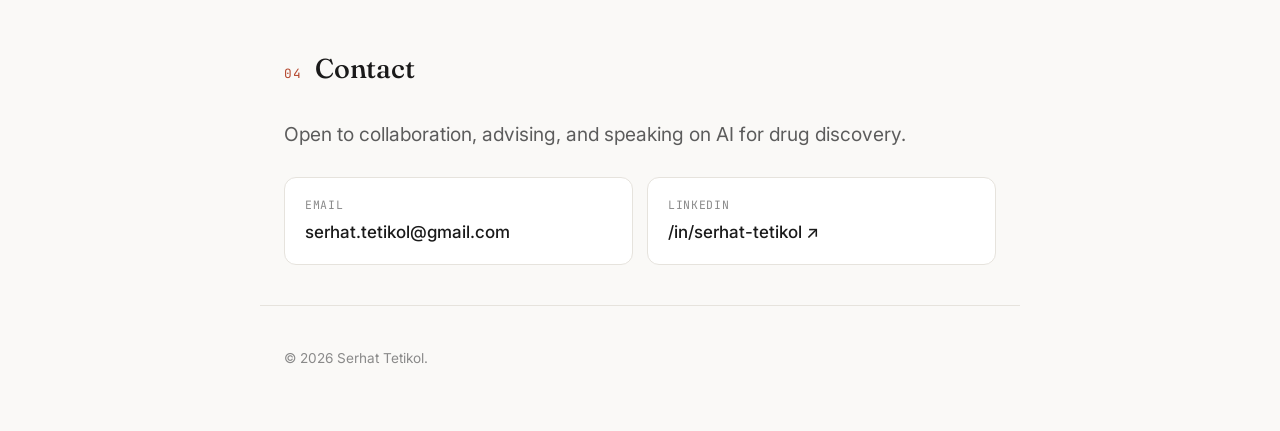
==== commit fa5c8d65: "Add Nature Biotechnology 2026 antibody benchmark to selected work Co-Authored-By: Claude Opus 4.8 <n" ====
--- a/index.html
+++ b/index.html
@@ -185,6 +185,12 @@
         </li>
         <li class="pub">
           <p class="pub__title">
+            <a href="https://www.nature.com/articles/s41587-026-03238-6" target="_blank" rel="noopener">A blinded, prospective benchmark of in silico antibody discovery anchored to experimental affinity and developability</a>
+          </p>
+          <p class="pub__meta"><em>Nature Biotechnology</em> &middot; 2026</p>
+        </li>
+        <li class="pub">
+          <p class="pub__title">
             <a href="https://www.nature.com/articles/s41467-022-31724-3" target="_blank" rel="noopener">Pan-African genome demonstrates how population-specific genome graphs improve high-throughput sequencing data analysis</a>
           </p>
           <p class="pub__meta"><em>Nature Communications</em> &middot; 2022</p>
